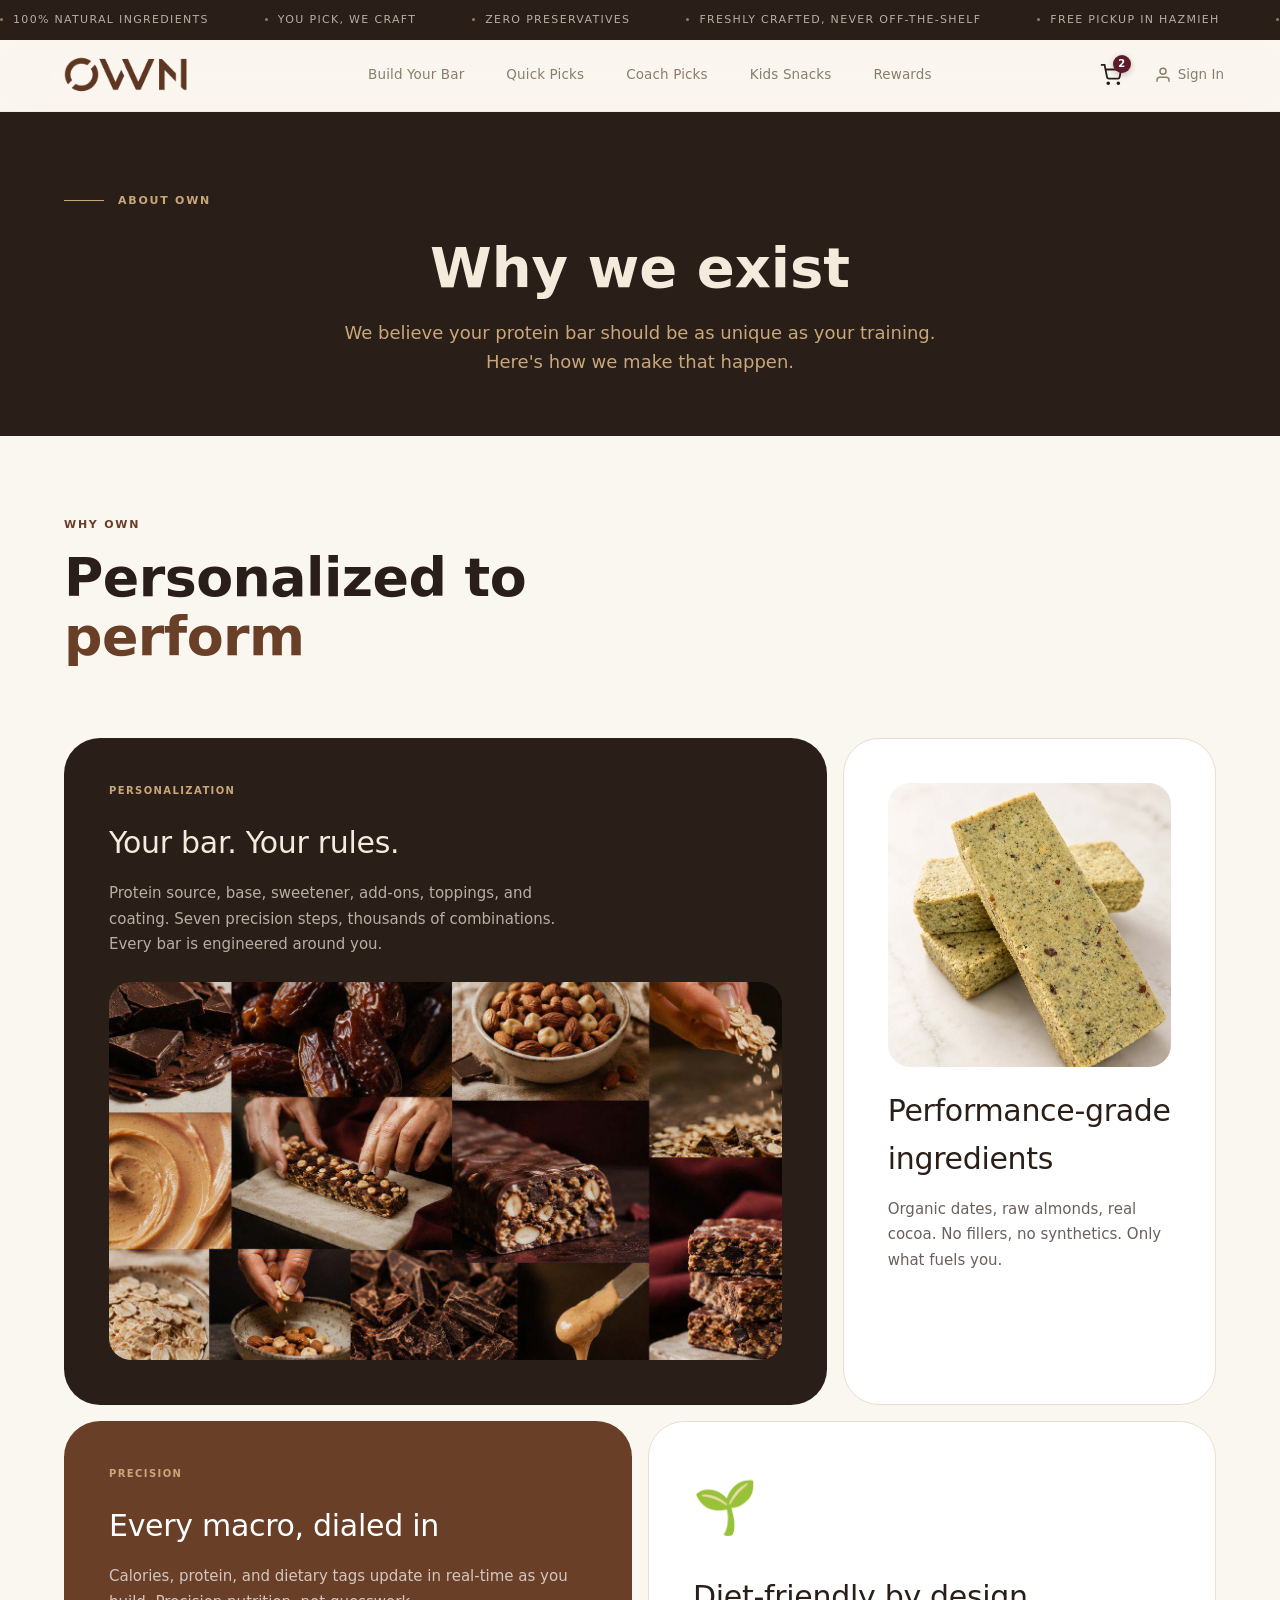
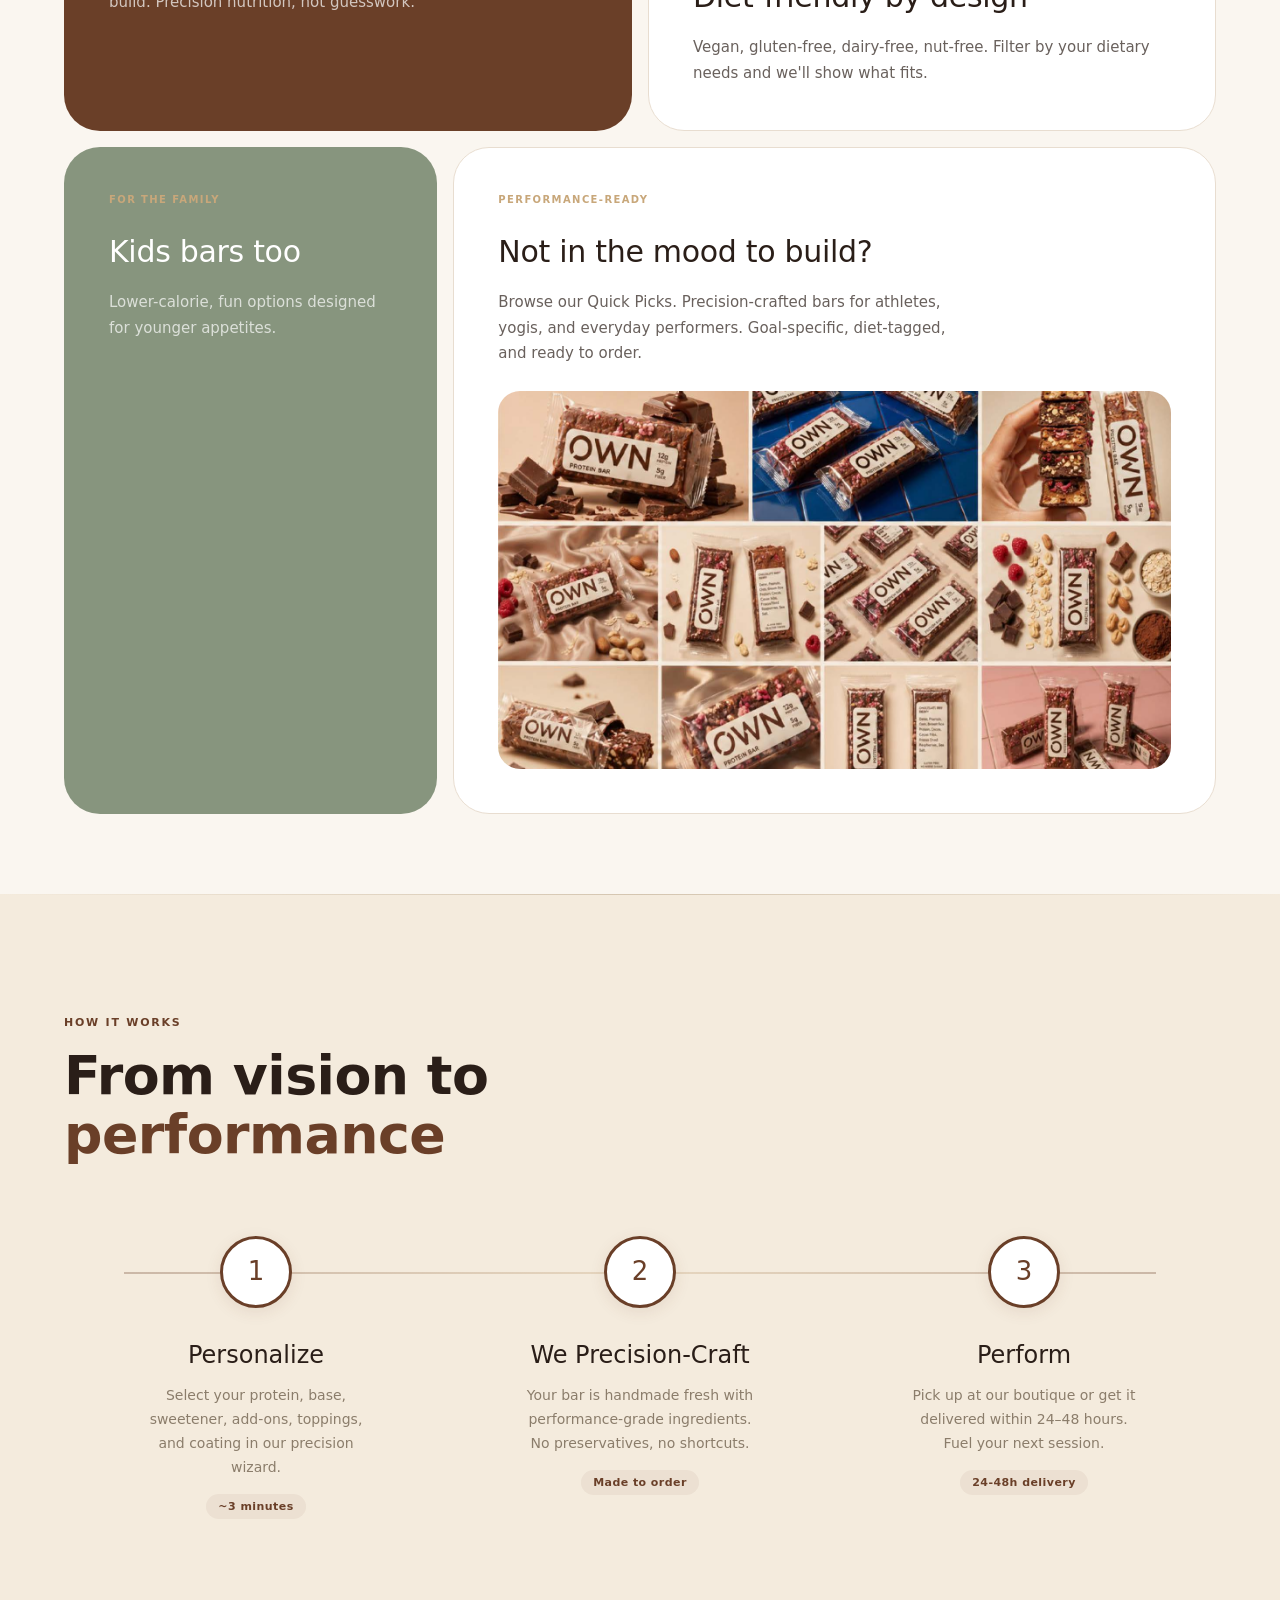
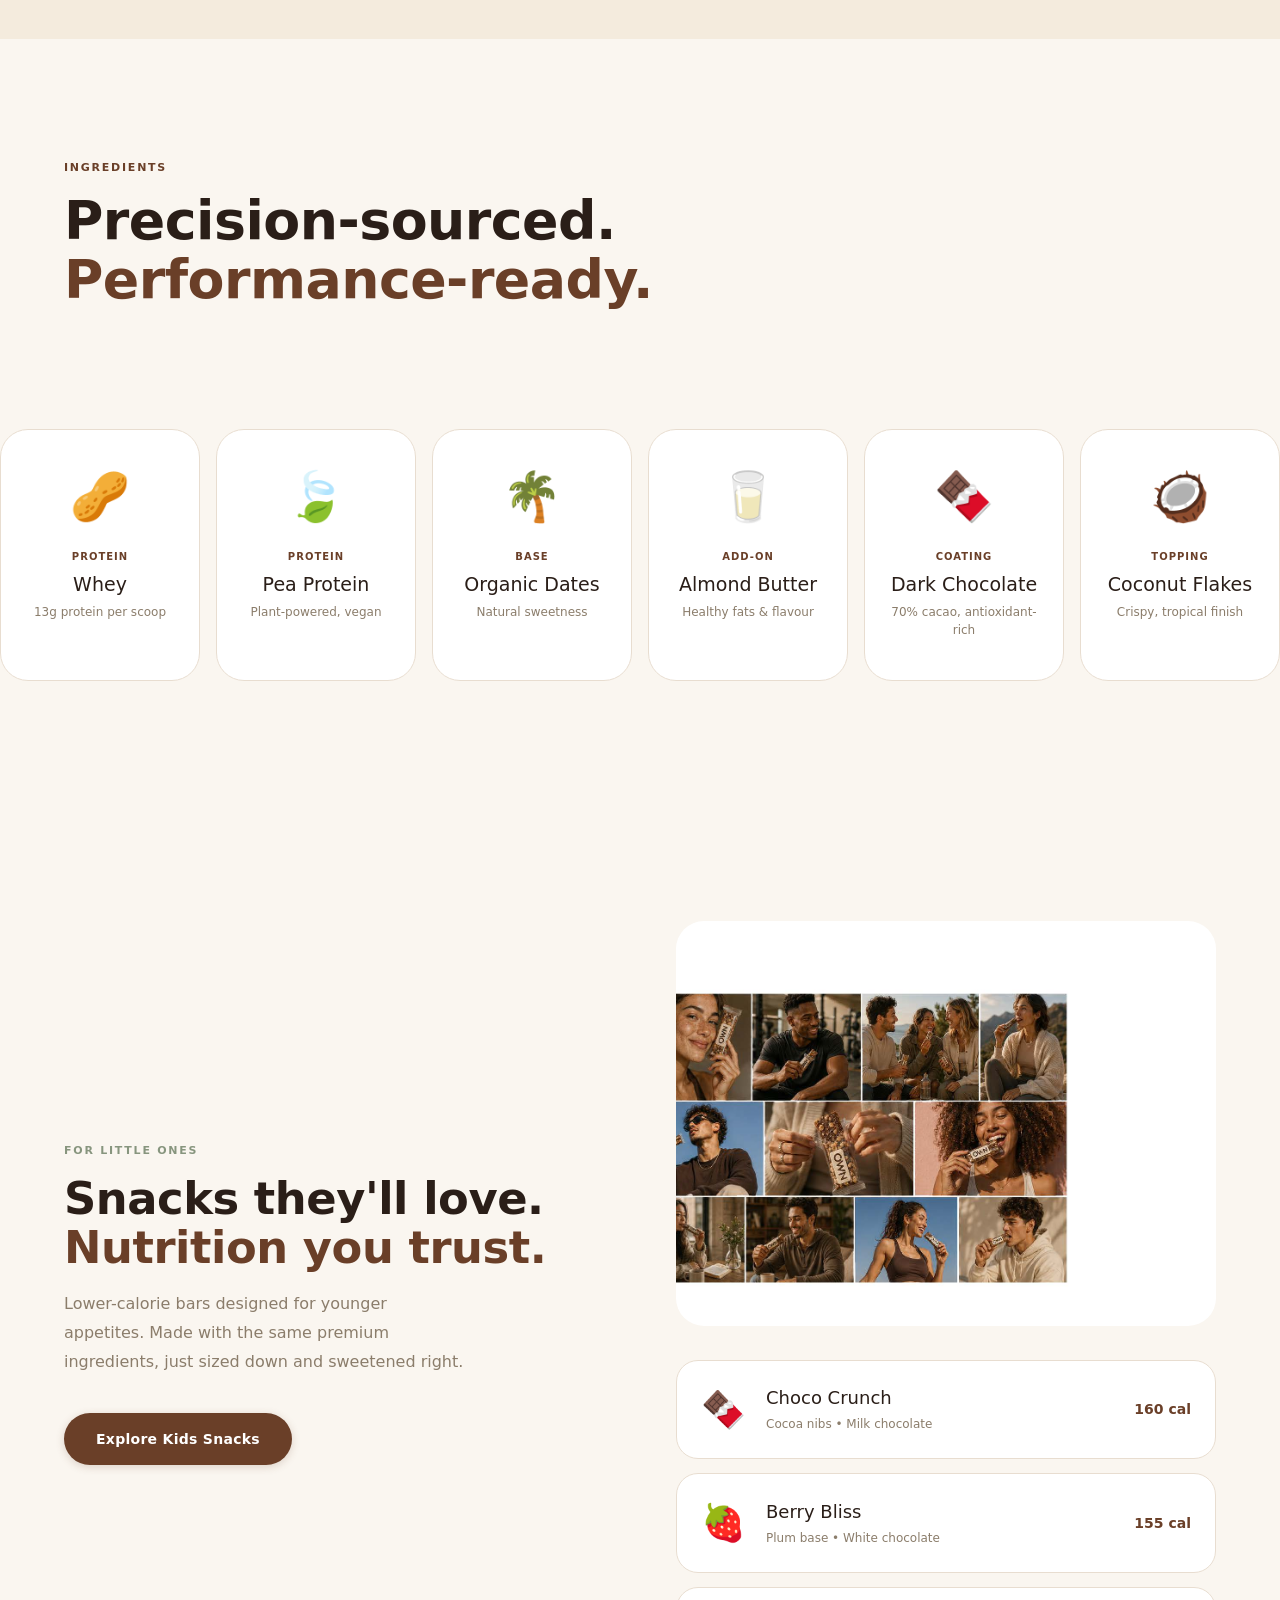
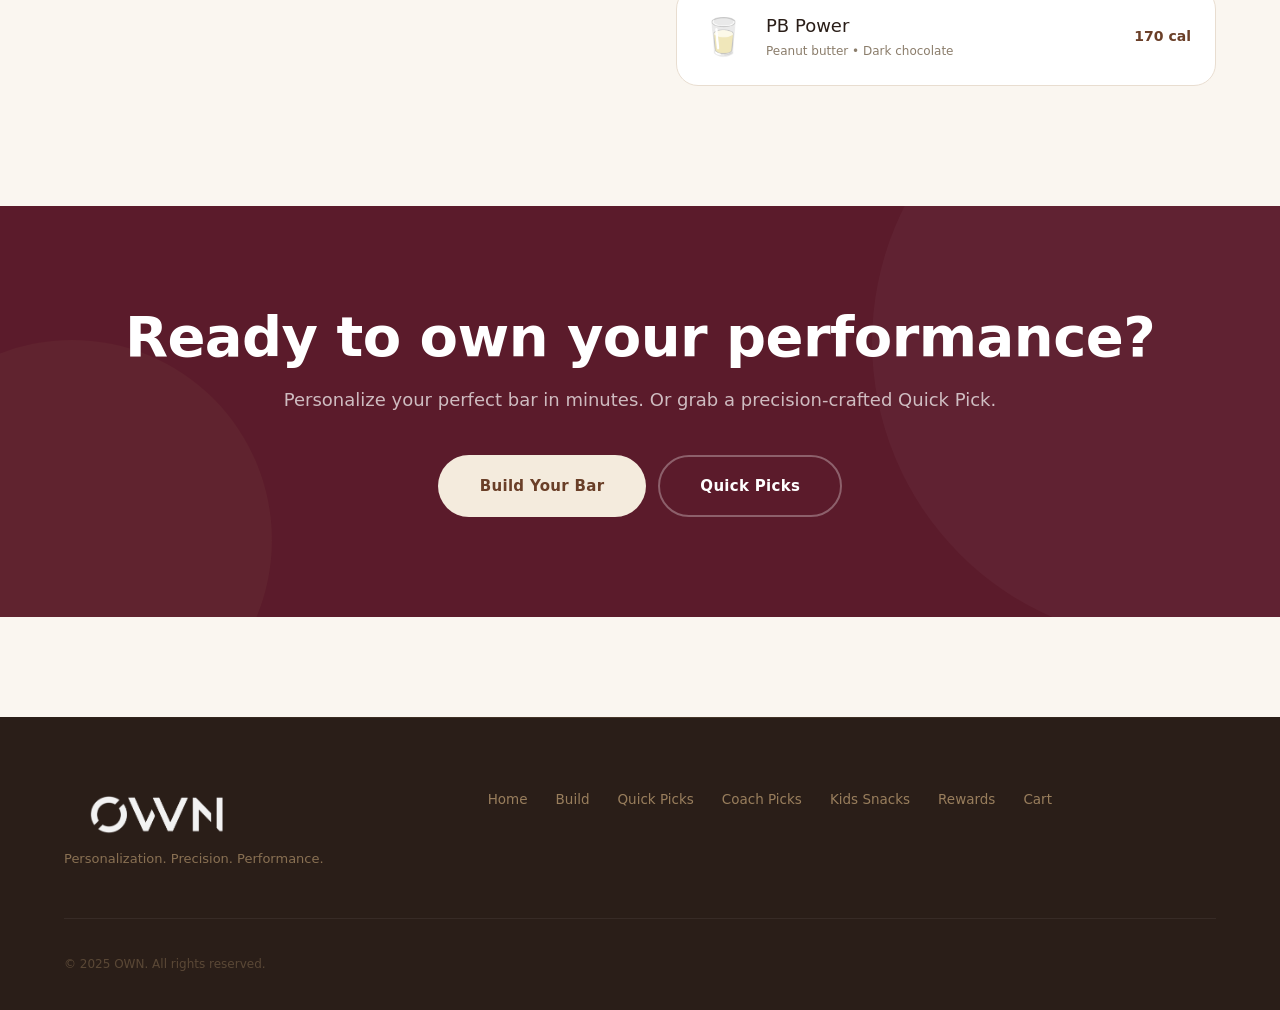
==== about.html @ 68e5967f "Redesign homepage for conversion, kill Bold/Power options, add asset list - Remove Bold, Power, and " ====
<!DOCTYPE html>
<html lang="en">
<head>
  <meta charset="UTF-8">
  <meta name="viewport" content="width=device-width, initial-scale=1.0">
  <title>About — OWN</title>
  <link rel="stylesheet" href="css/style.css?v=8">
</head>
<body>

  <!-- Ticker -->
  <div class="ticker">
    <div class="ticker__track">
      <span class="ticker__item"><span class="ticker__dot"></span>100% Natural Ingredients</span>
      <span class="ticker__item"><span class="ticker__dot"></span>You Pick, We Craft</span>
      <span class="ticker__item"><span class="ticker__dot"></span>Zero Preservatives</span>
      <span class="ticker__item"><span class="ticker__dot"></span>Freshly Crafted, Never Off-the-Shelf</span>
      <span class="ticker__item"><span class="ticker__dot"></span>Free Pickup in Hazmieh</span>
      <span class="ticker__item"><span class="ticker__dot"></span>100% Natural Ingredients</span>
      <span class="ticker__item"><span class="ticker__dot"></span>You Pick, We Craft</span>
      <span class="ticker__item"><span class="ticker__dot"></span>Zero Preservatives</span>
      <span class="ticker__item"><span class="ticker__dot"></span>Freshly Crafted, Never Off-the-Shelf</span>
      <span class="ticker__item"><span class="ticker__dot"></span>Free Pickup in Hazmieh</span>
    </div>
  </div>

  <!-- Nav -->
  <nav class="nav">
    <div class="nav__inner">
      <a href="index.html" class="nav__logo"><img src="img/ownlogo.png" alt="OWN"></a>
      <div class="nav__links">
        <a href="build.html" class="nav__link">Build Your Bar</a>
        <a href="quick-picks.html" class="nav__link">Quick Picks</a>
        <a href="coach-picks.html" class="nav__link">Coach Picks</a>
        <a href="kids-snacks.html" class="nav__link">Kids Snacks</a>
        <a href="rewards.html" class="nav__link">Rewards</a>
      </div>
      <div class="nav__actions">
        <a href="cart.html" class="nav__icon-btn">
          <svg width="22" height="22" viewBox="0 0 24 24" fill="none" stroke="currentColor" stroke-width="2"><circle cx="9" cy="21" r="1"/><circle cx="20" cy="21" r="1"/><path d="M1 1h4l2.68 13.39a2 2 0 0 0 2 1.61h9.72a2 2 0 0 0 2-1.61L23 6H6"/></svg>
          <span class="nav__badge">2</span>
        </a>
        <a href="#" class="nav__signin">
          <svg width="18" height="18" viewBox="0 0 24 24" fill="none" stroke="currentColor" stroke-width="2"><path d="M20 21v-2a4 4 0 0 0-4-4H8a4 4 0 0 0-4 4v2"/><circle cx="12" cy="7" r="4"/></svg>
          Sign In
        </a>
      </div>
      <button class="nav__toggle" aria-label="Menu">
        <svg width="24" height="24" viewBox="0 0 24 24" fill="none" stroke="currentColor" stroke-width="2"><line x1="3" y1="6" x2="21" y2="6"/><line x1="3" y1="12" x2="21" y2="12"/><line x1="3" y1="18" x2="21" y2="18"/></svg>
      </button>
    </div>
  </nav>

  <!-- Page Header -->
  <section style="background:var(--dark-chocolate);color:var(--text-on-dark);padding:80px 0 60px;text-align:center;">
    <div class="container">
      <div class="hero__eyebrow">About OWN</div>
      <h1 style="font-family:var(--font-display);font-size:clamp(36px,5vw,56px);font-weight:800;line-height:1.1;margin-top:16px;">Why we exist</h1>
      <p style="font-size:18px;color:var(--oat-gold);max-width:600px;margin:20px auto 0;line-height:1.6;">We believe your protein bar should be as unique as your training. Here's how we make that happen.</p>
    </div>
  </section>

  <!-- Bento Grid — value props -->
  <section class="bento">
    <div class="container">
      <div class="bento__header reveal">
        <div class="bento__eyebrow">Why OWN</div>
        <h2 class="bento__title">Personalized to <em>perform</em></h2>
      </div>

      <div class="bento__grid">
        <div class="bento__card bento__card--wide bento__card--dark reveal">
          <div class="bento__card-eyebrow">Personalization</div>
          <div class="bento__card-title">Your bar. Your rules.</div>
          <div class="bento__card-desc">Protein source, base, sweetener, add-ons, toppings, and coating. Seven precision steps, thousands of combinations. Every bar is engineered around you.</div>
          <div class="bento__card-img img-frame img-frame--wide">
            <img src="img/own2.jpeg" alt="Premium ingredients and handcrafted bars">
          </div>
        </div>
        <div class="bento__card bento__card--narrow reveal">
          <div class="bento__card-img img-frame img-frame--square" style="margin-bottom:20px; margin-top:0;">
            <img src="img/own1.jpeg" alt="Raw handcrafted protein bars">
          </div>
          <div class="bento__card-title">Performance-grade ingredients</div>
          <div class="bento__card-desc">Organic dates, raw almonds, real cocoa. No fillers, no synthetics. Only what fuels you.</div>
        </div>
        <div class="bento__card bento__card--half bento__card--brown reveal">
          <div class="bento__card-eyebrow">Precision</div>
          <div class="bento__card-title">Every macro, dialed in</div>
          <div class="bento__card-desc">Calories, protein, and dietary tags update in real-time as you build. Precision nutrition, not guesswork.</div>
        </div>
        <div class="bento__card bento__card--half reveal">
          <span class="bento__card-icon">&#127793;</span>
          <div class="bento__card-title">Diet-friendly by design</div>
          <div class="bento__card-desc">Vegan, gluten-free, dairy-free, nut-free. Filter by your dietary needs and we'll show what fits.</div>
        </div>
        <div class="bento__card bento__card--narrow bento__card--sage reveal">
          <div class="bento__card-eyebrow">For the Family</div>
          <div class="bento__card-title">Kids bars too</div>
          <div class="bento__card-desc">Lower-calorie, fun options designed for younger appetites.</div>
        </div>
        <div class="bento__card bento__card--wide reveal">
          <div class="bento__card-eyebrow">Performance-Ready</div>
          <div class="bento__card-title">Not in the mood to build?</div>
          <div class="bento__card-desc">Browse our Quick Picks. Precision-crafted bars for athletes, yogis, and everyday performers. Goal-specific, diet-tagged, and ready to order.</div>
          <div class="bento__card-img img-frame img-frame--wide">
            <img src="img/own4.jpeg" alt="OWN Quick Picks bar collection">
          </div>
        </div>
      </div>
    </div>
  </section>

  <!-- How It Works — horizontal timeline -->
  <section class="how-it-works">
    <div class="container">
      <div class="bento__header reveal">
        <div class="bento__eyebrow">How It Works</div>
        <h2 class="bento__title">From vision to <em>performance</em></h2>
      </div>
      <div class="timeline reveal">
        <div class="timeline__step">
          <div class="timeline__number">1</div>
          <div class="timeline__title">Personalize</div>
          <div class="timeline__desc">Select your protein, base, sweetener, add-ons, toppings, and coating in our precision wizard.</div>
          <div class="timeline__meta">~3 minutes</div>
        </div>
        <div class="timeline__step">
          <div class="timeline__number">2</div>
          <div class="timeline__title">We Precision-Craft</div>
          <div class="timeline__desc">Your bar is handmade fresh with performance-grade ingredients. No preservatives, no shortcuts.</div>
          <div class="timeline__meta">Made to order</div>
        </div>
        <div class="timeline__step">
          <div class="timeline__number">3</div>
          <div class="timeline__title">Perform</div>
          <div class="timeline__desc">Pick up at our boutique or get it delivered within 24&ndash;48 hours. Fuel your next session.</div>
          <div class="timeline__meta">24-48h delivery</div>
        </div>
      </div>
    </div>
  </section>

  <!-- Ingredients Scroll -->
  <section class="ingredients">
    <div class="container">
      <div class="bento__header reveal">
        <div class="bento__eyebrow">Ingredients</div>
        <h2 class="bento__title">Precision-sourced. <em>Performance-ready.</em></h2>
      </div>
    </div>
    <div class="ingredients__scroll" style="padding-left: max(24px, calc((100vw - 1200px)/2));">
      <div class="ingredient">
        <span class="ingredient__emoji">&#129372;</span>
        <div class="ingredient__cat">Protein</div>
        <div class="ingredient__name">Whey</div>
        <div class="ingredient__desc">13g protein per scoop</div>
      </div>
      <div class="ingredient">
        <span class="ingredient__emoji">&#127811;</span>
        <div class="ingredient__cat">Protein</div>
        <div class="ingredient__name">Pea Protein</div>
        <div class="ingredient__desc">Plant-powered, vegan</div>
      </div>
      <div class="ingredient">
        <span class="ingredient__emoji">&#127796;</span>
        <div class="ingredient__cat">Base</div>
        <div class="ingredient__name">Organic Dates</div>
        <div class="ingredient__desc">Natural sweetness</div>
      </div>
      <div class="ingredient">
        <span class="ingredient__emoji">&#129371;</span>
        <div class="ingredient__cat">Add-on</div>
        <div class="ingredient__name">Almond Butter</div>
        <div class="ingredient__desc">Healthy fats &amp; flavour</div>
      </div>
      <div class="ingredient">
        <span class="ingredient__emoji">&#127851;</span>
        <div class="ingredient__cat">Coating</div>
        <div class="ingredient__name">Dark Chocolate</div>
        <div class="ingredient__desc">70% cacao, antioxidant-rich</div>
      </div>
      <div class="ingredient">
        <span class="ingredient__emoji">&#129381;</span>
        <div class="ingredient__cat">Topping</div>
        <div class="ingredient__name">Coconut Flakes</div>
        <div class="ingredient__desc">Crispy, tropical finish</div>
      </div>
      <div class="ingredient">
        <span class="ingredient__emoji">&#127827;</span>
        <div class="ingredient__cat">Add-on</div>
        <div class="ingredient__name">Dried Raspberries</div>
        <div class="ingredient__desc">Tangy-sweet burst</div>
      </div>
      <div class="ingredient">
        <span class="ingredient__emoji">&#127856;</span>
        <div class="ingredient__cat">Sweetener</div>
        <div class="ingredient__name">Raw Honey</div>
        <div class="ingredient__desc">Unprocessed, natural</div>
      </div>
    </div>
  </section>

  <!-- Kids Preview -->
  <section class="kids-preview">
    <div class="container">
      <div class="kids-preview__layout">
        <div class="kids-preview__content reveal">
          <div class="kids-preview__eyebrow">For Little Ones</div>
          <h2 class="kids-preview__title">Snacks they'll love.<br><em>Nutrition you trust.</em></h2>
          <p class="kids-preview__desc">Lower-calorie bars designed for younger appetites. Made with the same premium ingredients, just sized down and sweetened right.</p>
          <a href="kids-snacks.html" class="btn btn--primary">Explore Kids Snacks</a>
        </div>
        <div class="kids-preview__cards reveal">
          <div class="img-frame img-frame--landscape" style="margin-bottom:20px; border-radius:var(--radius-xl);">
            <img src="img/own3.jpeg" alt="People enjoying OWN protein bars">
          </div>
          <div class="kids-mini-card">
            <span class="kids-mini-card__emoji">&#127851;</span>
            <div>
              <div class="kids-mini-card__name">Choco Crunch</div>
              <div class="kids-mini-card__meta">Cocoa nibs &bull; Milk chocolate</div>
            </div>
            <div class="kids-mini-card__cal">160 cal</div>
          </div>
          <div class="kids-mini-card">
            <span class="kids-mini-card__emoji">&#127827;</span>
            <div>
              <div class="kids-mini-card__name">Berry Bliss</div>
              <div class="kids-mini-card__meta">Plum base &bull; White chocolate</div>
            </div>
            <div class="kids-mini-card__cal">155 cal</div>
          </div>
          <div class="kids-mini-card">
            <span class="kids-mini-card__emoji">&#129371;</span>
            <div>
              <div class="kids-mini-card__name">PB Power</div>
              <div class="kids-mini-card__meta">Peanut butter &bull; Dark chocolate</div>
            </div>
            <div class="kids-mini-card__cal">170 cal</div>
          </div>
        </div>
      </div>
    </div>
  </section>

  <!-- CTA Banner -->
  <section class="cta-banner reveal">
    <div class="container">
      <h2 class="cta-banner__title">Ready to own your performance?</h2>
      <p class="cta-banner__desc">Personalize your perfect bar in minutes. Or grab a precision-crafted Quick Pick.</p>
      <div style="display:flex;gap:12px;justify-content:center;flex-wrap:wrap;">
        <a href="build.html" class="btn btn--cream btn--lg">Build Your Bar</a>
        <a href="quick-picks.html" class="btn btn--lg" style="border:2px solid rgba(255,255,255,0.3);color:var(--white);">Quick Picks</a>
      </div>
    </div>
  </section>

  <!-- Footer -->
  <footer class="footer">
    <div class="container">
      <div class="footer__inner">
        <div>
          <div class="footer__logo"><img src="img/ownlogo.png" alt="OWN"></div>
          <div class="footer__tagline">Personalization. Precision. Performance.</div>
        </div>
        <div class="footer__links">
          <a href="index.html" class="footer__link">Home</a>
          <a href="build.html" class="footer__link">Build</a>
          <a href="quick-picks.html" class="footer__link">Quick Picks</a>
          <a href="coach-picks.html" class="footer__link">Coach Picks</a>
          <a href="kids-snacks.html" class="footer__link">Kids Snacks</a>
          <a href="rewards.html" class="footer__link">Rewards</a>
          <a href="cart.html" class="footer__link">Cart</a>
        </div>
        <div></div>
      </div>
      <div class="footer__bottom">&copy; 2025 OWN. All rights reserved.</div>
    </div>
  </footer>

  <script src="js/app.js"></script>
</body>
</html>
---- css/style.css ----
/* ============================================
   OWN — Premium Design System v2
   ============================================ */

/* Aptos Display + Aptos — Windows 11 system fonts */

:root {
  --own-brown: #6A3F28;
  --cream-base: #F4EBDD;
  --dark-chocolate: #2A1E18;
  --protein-burgundy: #5B1B2B;
  --oat-gold: #C8A77A;
  --natural-sage: #87957E;

  --cream-light: #FAF6F0;
  --cream-mid: #EDE3D3;
  --brown-hover: #5A3520;
  --burgundy-dark: #451525;
  --white: #FFFFFF;
  --text-primary: #2A1E18;
  --text-secondary: #5C4A3A;
  --text-muted: #8B7D6B;
  --text-on-dark: #F4EBDD;
  --border-light: #E8DDD0;
  --border-mid: #D4C5B0;
  --success: #4A7C59;
  --error: #B33A3A;

  --shadow-xs: 0 1px 2px rgba(42,30,24,0.04);
  --shadow-sm: 0 2px 8px rgba(42,30,24,0.06);
  --shadow-md: 0 8px 24px rgba(42,30,24,0.08);
  --shadow-lg: 0 16px 48px rgba(42,30,24,0.10);
  --shadow-xl: 0 24px 64px rgba(42,30,24,0.14);
  --shadow-glow: 0 0 0 4px rgba(106,63,40,0.08);

  --radius-xs: 4px;
  --radius-sm: 8px;
  --radius-md: 14px;
  --radius-lg: 22px;
  --radius-xl: 28px;
  --radius-2xl: 36px;
  --radius-full: 9999px;

  --font-display: 'Aptos Display', 'Segoe UI', system-ui, sans-serif;
  --font-body: 'Aptos', 'Segoe UI', system-ui, sans-serif;

  --ease: cubic-bezier(0.16, 1, 0.3, 1);
  --ease-out: cubic-bezier(0.33, 1, 0.68, 1);
  --nav-height: 72px;
}

*, *::before, *::after { box-sizing: border-box; margin: 0; padding: 0; }
html { scroll-behavior: smooth; -webkit-font-smoothing: antialiased; -moz-osx-font-smoothing: grayscale; }
body { font-family: var(--font-body); font-size: 16px; line-height: 1.6; color: var(--text-primary); background: var(--cream-light); }
img { max-width: 100%; height: auto; display: block; }
a { color: inherit; text-decoration: none; }
button { font-family: inherit; cursor: pointer; border: none; background: none; }
ul, ol { list-style: none; }
h1, h2, h3, h4 { font-family: var(--font-display); line-height: 1.1; font-weight: 700; }

.container { max-width: 1200px; margin: 0 auto; padding: 0 24px; }

/* ===== SCROLL REVEAL ===== */
.reveal { opacity: 0; transform: translateY(24px); transition: opacity 0.7s var(--ease-out), transform 0.7s var(--ease-out); }
.reveal--visible { opacity: 1; transform: translateY(0); }

/* ===== ANIMATIONS ===== */
@keyframes fadeInUp { from { opacity: 0; transform: translateY(30px); } to { opacity: 1; transform: translateY(0); } }
@keyframes fadeInLeft { from { opacity: 0; transform: translateX(-30px); } to { opacity: 1; transform: translateX(0); } }
@keyframes fadeInRight { from { opacity: 0; transform: translateX(30px); } to { opacity: 1; transform: translateX(0); } }
@keyframes scaleIn { from { opacity: 0; transform: scale(0.9); } to { opacity: 1; transform: scale(1); } }
@keyframes popIn { from { opacity: 0; transform: scale(0.5); } to { opacity: 1; transform: scale(1); } }
@keyframes slideDown { from { opacity: 0; transform: translateY(-20px); } to { opacity: 1; transform: translateY(0); } }
@keyframes pulseGlow { 0%, 100% { box-shadow: 0 0 0 0 rgba(106,63,40,0.3); } 50% { box-shadow: 0 0 20px 4px rgba(106,63,40,0.15); } }
@keyframes shimmer { from { background-position: -200% 0; } to { background-position: 200% 0; } }
@keyframes ripple { to { transform: scale(4); opacity: 0; } }
@keyframes checkPop { 0% { transform: scale(0) rotate(-45deg); } 60% { transform: scale(1.3) rotate(0deg); } 100% { transform: scale(1) rotate(0deg); } }
@keyframes barFill { from { width: 0; } }
@keyframes counterPulse { 0% { transform: scale(1); } 50% { transform: scale(1.08); } 100% { transform: scale(1); } }
@keyframes float { 0%, 100% { transform: translateY(0); } 50% { transform: translateY(-6px); } }

/* Hero entrance */
.hero__eyebrow { animation: fadeInLeft 0.8s var(--ease-out) 0.2s both; }
.hero__title { animation: fadeInUp 0.9s var(--ease-out) 0.4s both; }
.hero__desc { animation: fadeInUp 0.8s var(--ease-out) 0.6s both; }
.hero__actions { animation: fadeInUp 0.8s var(--ease-out) 0.8s both; }
.hero__stat-strip { animation: fadeInUp 0.6s var(--ease-out) 1s both; }
.hero__stat { animation: fadeInUp 0.5s var(--ease-out) both; }
.hero__stat:nth-child(1) { animation-delay: 1.1s; }
.hero__stat:nth-child(2) { animation-delay: 1.25s; }
.hero__stat:nth-child(3) { animation-delay: 1.4s; }
.hero__stat:nth-child(4) { animation-delay: 1.55s; }
.hero__stat-value.counted { animation: counterPulse 0.4s var(--ease) both; }

/* Bento staggered reveals */
.bento__card.reveal--visible { transition-duration: 0.8s; }
.bento__grid .bento__card:nth-child(1).reveal--visible { transition-delay: 0s; }
.bento__grid .bento__card:nth-child(2).reveal--visible { transition-delay: 0.1s; }
.bento__grid .bento__card:nth-child(3).reveal--visible { transition-delay: 0.15s; }
.bento__grid .bento__card:nth-child(4).reveal--visible { transition-delay: 0.2s; }
.bento__grid .bento__card:nth-child(5).reveal--visible { transition-delay: 0.25s; }
.bento__grid .bento__card:nth-child(6).reveal--visible { transition-delay: 0.3s; }

/* Timeline step stagger */
.timeline__step { opacity: 0; transform: translateY(30px); transition: all 0.6s var(--ease-out); }
.timeline.reveal--visible .timeline__step { opacity: 1; transform: translateY(0); }
.timeline.reveal--visible .timeline__step:nth-child(1) { transition-delay: 0.1s; }
.timeline.reveal--visible .timeline__step:nth-child(2) { transition-delay: 0.3s; }
.timeline.reveal--visible .timeline__step:nth-child(3) { transition-delay: 0.5s; }

/* Ingredient scroll entrance */
.ingredient { opacity: 0; transform: translateX(40px); transition: opacity 0.5s var(--ease-out), transform 0.5s var(--ease-out); }
.ingredient.in-view { opacity: 1; transform: translateX(0); }

/* Wizard card selection — bounce + checkmark pop */
.opt-card { transition: all 250ms var(--ease), transform 350ms var(--ease); }
.opt-card--selected .opt-card__check { display: flex; animation: checkPop 0.4s var(--ease) both; }
.opt-card--selected .opt-card__bar-fill { animation: barFill 0.8s var(--ease-out) both; }
.opt-card.just-selected { animation: scaleIn 0.35s var(--ease) both; }

/* Ripple effect on card click */
.opt-card .ripple, .opt-tile .ripple { position: absolute; border-radius: 50%; background: rgba(106,63,40,0.12); width: 20px; height: 20px; transform: scale(0); animation: ripple 0.6s ease-out forwards; pointer-events: none; }

/* Wizard step transition */
.wizard__step-content { transition: none; }
.wizard__step-content.step-enter { animation: fadeInUp 0.4s var(--ease-out) both; }

/* CTA pulse */
.cta-banner .btn--cream { animation: pulseGlow 3s ease-in-out infinite; }

/* Kids mini cards hover float */
.kids-mini-card:hover { transform: translateY(-3px) scale(1.01); box-shadow: var(--shadow-md); }

/* Nav entrance */
.nav { animation: slideDown 0.5s var(--ease-out) both; }
.ticker { animation: fadeInUp 0.4s var(--ease-out) both; }

/* ===== IMAGE CONTAINERS ===== */
.img-frame { position: relative; overflow: hidden; border-radius: var(--radius-lg); background: var(--cream-mid); }
.img-frame img { width: 100%; height: 100%; object-fit: cover; transition: transform 0.6s var(--ease); }
.img-frame:hover img { transform: scale(1.03); }
.img-frame--placeholder { display: flex; align-items: center; justify-content: center; color: var(--text-muted); font-size: 13px; letter-spacing: 0.04em; }
.img-frame--square { aspect-ratio: 1; }
.img-frame--landscape { aspect-ratio: 4/3; }
.img-frame--wide { aspect-ratio: 16/9; }
.img-frame--hero { aspect-ratio: auto; min-height: 100%; }

/* ===== TICKER ===== */
.ticker { background: var(--dark-chocolate); color: var(--cream-base); padding: 11px 0; overflow: hidden; font-size: 11px; letter-spacing: 0.12em; text-transform: uppercase; font-weight: 500; }
.ticker__track { display: flex; animation: ticker 30s linear infinite; width: max-content; gap: 56px; }
.ticker__item { white-space: nowrap; display: flex; align-items: center; gap: 10px; opacity: 0.7; }
.ticker__dot { width: 3px; height: 3px; background: var(--oat-gold); border-radius: 50%; }
@keyframes ticker { 0% { transform: translateX(0); } 100% { transform: translateX(-50%); } }

/* ===== NAV ===== */
.nav { height: var(--nav-height); display: flex; align-items: center; padding: 0 40px; position: sticky; top: 0; z-index: 100; background: rgba(250,246,240,0.88); backdrop-filter: blur(24px) saturate(1.2); border-bottom: 1px solid rgba(232,221,208,0.5); }
.nav__inner { max-width: 1400px; margin: 0 auto; width: 100%; display: flex; align-items: center; justify-content: space-between; }
.nav__logo { display: flex; align-items: center; }
.nav__logo img { height: 48px; width: auto; }
.nav__links { display: flex; gap: 2px; }
.nav__link { padding: 8px 20px; border-radius: var(--radius-full); font-size: 13.5px; font-weight: 500; color: var(--text-muted); transition: all 250ms var(--ease); letter-spacing: 0.01em; }
.nav__link:hover { color: var(--text-primary); background: rgba(106,63,40,0.05); }
.nav__link--active { color: var(--white); background: var(--own-brown); box-shadow: 0 2px 8px rgba(106,63,40,0.25); }
.nav__link--active:hover { background: var(--brown-hover); color: var(--white); }
.nav__actions { display: flex; align-items: center; gap: 6px; }
.nav__icon-btn { width: 42px; height: 42px; display: flex; align-items: center; justify-content: center; border-radius: var(--radius-full); color: var(--text-primary); position: relative; transition: all 200ms; }
.nav__icon-btn:hover { background: var(--cream-mid); }
.nav__badge { position: absolute; top: 1px; right: 1px; width: 18px; height: 18px; background: var(--protein-burgundy); color: var(--white); font-size: 10px; font-weight: 700; border-radius: 50%; display: flex; align-items: center; justify-content: center; box-shadow: 0 2px 6px rgba(91,27,43,0.3); }
.nav__signin { font-size: 13.5px; font-weight: 500; color: var(--text-muted); padding: 8px 16px; border-radius: var(--radius-full); transition: all 200ms; display: flex; align-items: center; gap: 6px; }
.nav__signin:hover { color: var(--text-primary); background: rgba(106,63,40,0.05); }
.nav__toggle { display: none; width: 42px; height: 42px; align-items: center; justify-content: center; }

/* ===== BUTTONS ===== */
.btn { display: inline-flex; align-items: center; justify-content: center; gap: 8px; padding: 13px 30px; border-radius: var(--radius-full); font-size: 14px; font-weight: 600; transition: all 250ms var(--ease); border: 2px solid transparent; white-space: nowrap; letter-spacing: 0.02em; position: relative; overflow: hidden; }
.btn--primary { background: var(--own-brown); color: var(--white); box-shadow: 0 2px 8px rgba(106,63,40,0.2); }
.btn--primary:hover { background: var(--brown-hover); transform: translateY(-2px); box-shadow: 0 6px 20px rgba(106,63,40,0.3); }
.btn--primary:active { transform: translateY(0); }
.btn--secondary { background: transparent; color: var(--own-brown); border-color: var(--own-brown); }
.btn--secondary:hover { background: var(--own-brown); color: var(--white); box-shadow: 0 4px 16px rgba(106,63,40,0.2); }
.btn--dark { background: var(--dark-chocolate); color: var(--cream-base); box-shadow: 0 2px 8px rgba(42,30,24,0.2); }
.btn--dark:hover { background: #1a120e; transform: translateY(-2px); box-shadow: 0 6px 20px rgba(42,30,24,0.3); }
.btn--cream { background: var(--cream-base); color: var(--own-brown); font-weight: 700; }
.btn--cream:hover { background: var(--white); transform: translateY(-2px); box-shadow: var(--shadow-lg); }
.btn--burgundy { background: var(--protein-burgundy); color: var(--white); box-shadow: 0 2px 8px rgba(91,27,43,0.2); }
.btn--burgundy:hover { background: var(--burgundy-dark); transform: translateY(-2px); }
.btn--ghost { background: transparent; color: var(--text-primary); }
.btn--ghost:hover { background: var(--cream-mid); }
.btn--lg { padding: 17px 40px; font-size: 15px; }
.btn--sm { padding: 9px 20px; font-size: 13px; }
.btn--icon { width: 44px; height: 44px; padding: 0; }

/* ===== TAGS ===== */
.tag { display: inline-flex; align-items: center; padding: 3px 9px; border-radius: var(--radius-xs); font-size: 10.5px; font-weight: 600; letter-spacing: 0.03em; text-transform: uppercase; }
.tag--vegan { background: #E8F5E9; color: #2E7D32; }
.tag--gf { background: #FFF8E1; color: #E65100; }
.tag--df { background: #E3F2FD; color: #1565C0; }
.tag--nf { background: #FBE9E7; color: #BF360C; }

/* ========================================
   HOMEPAGE
   ======================================== */

/* --- Hero --- */
.hero { background: var(--dark-chocolate); color: var(--text-on-dark); padding: 0; min-height: calc(100vh - 112px); display: flex; flex-direction: column; overflow: hidden; position: relative; }
.hero__inner { flex: 1; display: grid; grid-template-columns: 1fr 1fr; overflow: hidden; }
.hero__content { padding: 60px 80px 80px; display: flex; flex-direction: column; justify-content: center; position: relative; z-index: 2; }
.hero__eyebrow { font-family: var(--font-body); font-size: 11px; font-weight: 600; letter-spacing: 0.16em; text-transform: uppercase; color: var(--oat-gold); margin-bottom: 28px; display: flex; align-items: center; gap: 14px; }
.hero__eyebrow::before { content: ''; width: 40px; height: 1px; background: var(--oat-gold); }
.hero__title { font-size: clamp(52px, 5.5vw, 84px); color: var(--cream-base); margin-bottom: 28px; letter-spacing: -0.01em; }
.hero__title em { font-style: normal; color: var(--oat-gold); }
.hero__desc { font-size: 17px; line-height: 1.8; color: var(--oat-gold); max-width: 400px; margin-bottom: 48px; opacity: 0.8; }
.hero__actions { display: flex; gap: 14px; flex-wrap: wrap; }
.hero__visual { position: relative; overflow: hidden; }
.hero__visual .img-frame { position: absolute; inset: 0; border-radius: 0; }
.hero__rotator { position: absolute; inset: 0; }
.hero__slide { position: absolute; inset: 0; width: 100%; height: 100%; object-fit: cover; opacity: 0; transition: opacity 1.2s var(--ease); }
.hero__slide--active { opacity: 1; }
.hero__visual-placeholder { position: absolute; inset: 0; background: linear-gradient(135deg, rgba(106,63,40,0.6) 0%, rgba(200,167,122,0.4) 50%, rgba(42,30,24,0.6) 100%); display: flex; align-items: center; justify-content: center; font-size: 16px; color: rgba(255,255,255,0.25); letter-spacing: 0.08em; }
.hero__stat-strip { display: flex; width: 100%; background: var(--dark-chocolate); }
.hero__stat { flex: 1; padding: 18px 28px; text-align: center; border-right: 1px solid rgba(200,167,122,0.1); }
.hero__stat:last-child { border-right: none; }
.hero__stat-value { font-family: var(--font-display); font-size: 32px; color: var(--cream-base); }
.hero__stat-label { font-size: 10px; text-transform: uppercase; letter-spacing: 0.12em; color: var(--oat-gold); margin-top: 6px; opacity: 0.7; }

/* --- Bento grid --- */
.bento { padding: 80px 0; }
.bento__header { margin-bottom: 72px; }
.bento__eyebrow { font-family: var(--font-body); font-size: 11px; font-weight: 600; letter-spacing: 0.16em; text-transform: uppercase; color: var(--own-brown); margin-bottom: 14px; }
.bento__title { font-size: clamp(38px, 4.2vw, 60px); max-width: 600px; letter-spacing: -0.01em; }
.bento__title em { font-style: normal; color: var(--own-brown); }
.bento__grid { display: grid; grid-template-columns: repeat(12, 1fr); grid-auto-rows: auto; gap: 16px; }
.bento__card { background: var(--white); border-radius: var(--radius-2xl); padding: 44px; border: 1px solid var(--border-light); overflow: hidden; transition: all 400ms var(--ease); position: relative; }
.bento__card:hover { box-shadow: var(--shadow-lg); transform: translateY(-3px); }
.bento__card--wide { grid-column: span 8; }
.bento__card--narrow { grid-column: span 4; }
.bento__card--half { grid-column: span 6; }
.bento__card--dark { background: var(--dark-chocolate); color: var(--text-on-dark); border-color: transparent; }
.bento__card--brown { background: var(--own-brown); color: var(--white); border-color: transparent; }
.bento__card--sage { background: var(--natural-sage); color: var(--white); border-color: transparent; }
.bento__card-eyebrow { font-size: 10px; font-weight: 600; letter-spacing: 0.14em; text-transform: uppercase; color: var(--oat-gold); margin-bottom: 20px; }
.bento__card--dark .bento__card-eyebrow,
.bento__card--brown .bento__card-eyebrow { color: var(--oat-gold); }
.bento__card-title { font-family: var(--font-display); font-size: 30px; margin-bottom: 14px; letter-spacing: -0.01em; }
.bento__card-desc { font-size: 15px; line-height: 1.7; opacity: 0.7; max-width: 480px; }
.bento__card-icon { font-size: 52px; margin-bottom: 24px; display: block; }
.bento__card-svg-icon { width: 52px; height: 52px; margin-bottom: 24px; display: block; color: var(--own-brown); }
.bento__card-img { margin-top: 24px; border-radius: var(--radius-lg); overflow: hidden; }

/* --- How it works: horizontal timeline --- */
.how-it-works { background: var(--cream-base); padding: 120px 0; position: relative; }
.how-it-works::before { content: ''; position: absolute; top: 0; left: 0; right: 0; height: 1px; background: linear-gradient(90deg, transparent, var(--border-mid), transparent); }
.timeline { display: flex; gap: 0; position: relative; margin-top: 72px; }
.timeline::before { content: ''; position: absolute; top: 36px; left: 60px; right: 60px; height: 2px; background: linear-gradient(90deg, var(--own-brown), var(--oat-gold), var(--own-brown)); opacity: 0.3; }
.timeline__step { flex: 1; text-align: center; position: relative; padding: 0 24px; }
.timeline__number { width: 72px; height: 72px; border-radius: 50%; background: var(--white); border: 3px solid var(--own-brown); color: var(--own-brown); display: flex; align-items: center; justify-content: center; font-family: var(--font-display); font-size: 26px; margin: 0 auto 28px; position: relative; z-index: 2; box-shadow: 0 4px 16px rgba(106,63,40,0.1); transition: all 300ms var(--ease); }
.timeline__step:hover .timeline__number { background: var(--own-brown); color: var(--white); box-shadow: 0 8px 24px rgba(106,63,40,0.2); transform: scale(1.05); }
.timeline__title { font-family: var(--font-display); font-size: 24px; margin-bottom: 10px; }
.timeline__desc { font-size: 14px; color: var(--text-muted); line-height: 1.7; max-width: 240px; margin: 0 auto; }
.timeline__meta { font-size: 11px; color: var(--own-brown); font-weight: 600; margin-top: 14px; letter-spacing: 0.04em; background: rgba(106,63,40,0.06); padding: 4px 12px; border-radius: var(--radius-full); display: inline-block; }

/* --- Ingredients horizontal scroll --- */
.ingredients { padding: 120px 0 100px; overflow: hidden; }
.ingredients__scroll { display: flex; gap: 16px; padding: 48px 0 20px; overflow-x: auto; scroll-snap-type: x mandatory; -webkit-overflow-scrolling: touch; scrollbar-width: none; }
.ingredients__scroll::-webkit-scrollbar { display: none; }
.ingredient { flex: 0 0 200px; scroll-snap-align: start; background: var(--white); border-radius: var(--radius-xl); padding: 28px 20px; border: 1px solid var(--border-light); text-align: center; transition: all 400ms var(--ease); }
.ingredient:hover { transform: translateY(-8px); box-shadow: var(--shadow-lg); border-color: var(--oat-gold); }
.ingredient__img { width: 100%; aspect-ratio: 1; border-radius: var(--radius-md); overflow: hidden; margin-bottom: 16px; background: var(--cream-base); }
.ingredient__img img { width: 100%; height: 100%; object-fit: cover; }
.ingredient__emoji { font-size: 48px; margin-bottom: 14px; display: block; }
.ingredient__icon { width: 48px; height: 48px; margin: 0 auto 14px; display: block; color: var(--own-brown); }
.ingredient__cat { font-size: 10px; text-transform: uppercase; letter-spacing: 0.1em; color: var(--own-brown); font-weight: 700; margin-bottom: 4px; }
.ingredient__name { font-family: var(--font-display); font-size: 19px; margin-bottom: 4px; }
.ingredient__desc { font-size: 12px; color: var(--text-muted); line-height: 1.5; }

/* --- CTA banner --- */
.cta-banner { background: var(--protein-burgundy); color: var(--white); padding: 100px 0; text-align: center; position: relative; overflow: hidden; }
.cta-banner::before { content: ''; position: absolute; top: -40%; right: -15%; width: 600px; height: 600px; border-radius: 50%; background: rgba(255,255,255,0.03); }
.cta-banner::after { content: ''; position: absolute; bottom: -30%; left: -10%; width: 400px; height: 400px; border-radius: 50%; background: rgba(200,167,122,0.05); }
.cta-banner__title { font-size: clamp(34px, 4.5vw, 56px); margin-bottom: 18px; position: relative; z-index: 2; letter-spacing: -0.01em; }
.cta-banner__desc { font-size: 18px; opacity: 0.7; margin-bottom: 40px; position: relative; z-index: 2; }

/* --- Kids preview section --- */
.kids-preview { padding: 120px 0; }
.kids-preview__layout { display: grid; grid-template-columns: 1fr 1fr; gap: 72px; align-items: center; }
.kids-preview__eyebrow { font-family: var(--font-body); font-size: 11px; font-weight: 600; letter-spacing: 0.16em; text-transform: uppercase; color: var(--natural-sage); margin-bottom: 14px; }
.kids-preview__title { font-size: clamp(34px, 3.5vw, 50px); margin-bottom: 18px; letter-spacing: -0.01em; }
.kids-preview__title em { font-style: normal; color: var(--own-brown); }
.kids-preview__desc { font-size: 16px; color: var(--text-muted); line-height: 1.8; margin-bottom: 36px; max-width: 400px; }
.kids-preview__cards { display: flex; flex-direction: column; gap: 14px; }
.kids-mini-card { display: flex; align-items: center; gap: 20px; background: var(--white); border-radius: var(--radius-lg); padding: 20px 24px; border: 1px solid var(--border-light); transition: all 300ms var(--ease); }
.kids-mini-card:hover { box-shadow: var(--shadow-md); transform: translateX(4px); border-color: var(--oat-gold); }
.kids-mini-card__img { width: 56px; height: 56px; border-radius: var(--radius-md); overflow: hidden; flex-shrink: 0; background: var(--cream-base); }
.kids-mini-card__img img { width: 100%; height: 100%; object-fit: cover; }
.kids-mini-card__emoji { font-size: 36px; flex-shrink: 0; }
.kids-mini-card__icon { width: 36px; height: 36px; flex-shrink: 0; color: var(--own-brown); }
.kids-mini-card__name { font-family: var(--font-display); font-size: 18px; margin-bottom: 2px; }
.kids-mini-card__meta { font-size: 12px; color: var(--text-muted); }
.kids-mini-card__cal { font-size: 14px; font-weight: 700; color: var(--own-brown); margin-left: auto; white-space: nowrap; }

/* ========================================
   WIZARD
   ======================================== */
.wizard-page { padding-bottom: 100px; }
.wizard-steps { display: flex; align-items: center; justify-content: center; gap: 0; padding: 28px 0; position: sticky; top: var(--nav-height); background: rgba(250,246,240,0.92); backdrop-filter: blur(20px) saturate(1.2); z-index: 50; border-bottom: 1px solid rgba(232,221,208,0.5); margin-bottom: 56px; }
.wizard-step { display: flex; align-items: center; gap: 10px; padding: 8px 16px; cursor: pointer; transition: all 200ms; position: relative; }
.wizard-step::after { content: ''; width: 32px; height: 2px; background: var(--border-mid); margin-left: 8px; transition: background 300ms; }
.wizard-step:last-child::after { display: none; }
.wizard-step__dot { width: 34px; height: 34px; border-radius: 50%; border: 2px solid var(--border-mid); display: flex; align-items: center; justify-content: center; font-size: 13px; font-weight: 700; color: var(--text-muted); transition: all 300ms var(--ease); flex-shrink: 0; }
.wizard-step__label { font-size: 12.5px; font-weight: 500; color: var(--text-muted); transition: all 200ms; white-space: nowrap; }
.wizard-step--active .wizard-step__dot { background: var(--own-brown); border-color: var(--own-brown); color: var(--white); box-shadow: 0 3px 12px rgba(106,63,40,0.25); transform: scale(1.08); }
.wizard-step--active .wizard-step__label { color: var(--text-primary); font-weight: 600; }
.wizard-step--active::after { background: var(--own-brown); }
.wizard-step--done .wizard-step__dot { background: var(--success); border-color: var(--success); color: var(--white); }
.wizard-step--done .wizard-step__label { color: var(--text-secondary); }
.wizard-step--done::after { background: var(--success); }

.wizard-layout { display: grid; grid-template-columns: 1fr 360px; gap: 56px; align-items: start; }

.wizard-main__header { margin-bottom: 24px; }
.wizard-main__title { font-size: 28px; margin-bottom: 6px; letter-spacing: -0.01em; }
.wizard-main__desc { font-size: 14px; color: var(--text-muted); line-height: 1.6; }
.wizard-main__tip { background: var(--cream-base); border-radius: var(--radius-md); padding: 14px 18px; margin-bottom: 20px; font-size: 13px; line-height: 1.6; position: relative; border-left: 3px solid var(--oat-gold); }
.wizard-main__tip strong { color: var(--text-primary); }

.wizard-filters { display: flex; gap: 6px; margin-bottom: 20px; flex-wrap: wrap; }
.wizard-filter { padding: 6px 14px; border-radius: var(--radius-full); font-size: 12px; font-weight: 500; border: 1.5px solid var(--border-mid); background: var(--white); cursor: pointer; transition: all 200ms; }
.wizard-filter:hover, .wizard-filter--active { border-color: var(--own-brown); color: var(--own-brown); background: rgba(106,63,40,0.03); }

/* Wizard option cards */
.options-grid { display: grid; grid-template-columns: repeat(auto-fill, minmax(180px, 1fr)); gap: 10px; }
.options-grid--large { grid-template-columns: repeat(auto-fill, minmax(180px, 1fr)); }

.opt-card { background: var(--white); border: 2px solid var(--border-light); border-radius: var(--radius-lg); padding: 16px 18px; cursor: pointer; transition: all 250ms var(--ease); position: relative; overflow: hidden; box-shadow: var(--shadow-xs); }
.opt-card::before { content: ''; position: absolute; top: 0; left: 0; width: 3px; height: 0; background: var(--oat-gold); transition: height 250ms var(--ease); border-radius: 0 0 3px 0; }
.opt-card::after { content: 'Select'; position: absolute; top: 12px; right: 12px; font-size: 10px; font-weight: 600; letter-spacing: 0.06em; text-transform: uppercase; color: var(--text-muted); opacity: 0; transition: opacity 200ms; }
.opt-card:hover { transform: translateY(-2px); box-shadow: var(--shadow-md); border-color: var(--oat-gold); background: linear-gradient(135deg, var(--white) 0%, var(--cream-light) 100%); }
.opt-card:hover::before { height: 100%; }
.opt-card:hover::after { opacity: 1; }
.opt-card--selected { border-color: var(--own-brown); box-shadow: var(--shadow-glow), var(--shadow-sm); background: linear-gradient(135deg, var(--white) 0%, rgba(106,63,40,0.04) 100%); }
.opt-card--selected::before { background: var(--own-brown); height: 100%; }
.opt-card--selected::after { content: none; }
.opt-card__check { position: absolute; top: 10px; right: 10px; width: 22px; height: 22px; border-radius: 50%; background: var(--own-brown); color: var(--white); display: none; align-items: center; justify-content: center; font-size: 11px; box-shadow: 0 2px 6px rgba(106,63,40,0.3); }
.opt-card--selected .opt-card__check { display: flex; }
.opt-card__img { width: 100%; aspect-ratio: 4/3; border-radius: var(--radius-sm); overflow: hidden; margin-bottom: 10px; background: var(--cream-base); }
.opt-card__img img { width: 100%; height: 100%; object-fit: cover; }
.opt-card__emoji { font-size: 28px; margin-bottom: 8px; display: block; }
.opt-card__icon { width: 28px; height: 28px; margin-bottom: 8px; display: block; color: var(--own-brown); }
.opt-card__name { font-family: var(--font-display); font-size: 16px; margin-bottom: 4px; letter-spacing: -0.005em; font-weight: 600; }
.opt-card__highlight { font-size: 13px; font-weight: 600; color: var(--own-brown); margin-bottom: 2px; }
.opt-card__sub { font-size: 11px; color: var(--text-muted); margin-bottom: 6px; }
.opt-card__desc { font-size: 12px; color: var(--text-muted); line-height: 1.5; }
.opt-card__stats { display: flex; gap: 12px; margin-top: 8px; font-size: 12px; color: var(--text-secondary); font-weight: 500; }
.opt-card__tags { display: flex; flex-wrap: wrap; gap: 3px; margin-top: 8px; }
.opt-card__bar { height: 5px; background: var(--cream-mid); border-radius: var(--radius-full); margin-top: 10px; overflow: hidden; }
.opt-card__bar-fill { height: 100%; border-radius: var(--radius-full); background: linear-gradient(90deg, var(--natural-sage), var(--oat-gold), var(--own-brown)); }

.category-divider { grid-column: 1 / -1; display: flex; align-items: center; gap: 10px; padding: 8px 0 2px; }
.category-divider__line { width: 3px; height: 16px; background: var(--own-brown); border-radius: var(--radius-full); }
.category-divider__text { font-size: 13px; font-weight: 700; letter-spacing: 0.02em; color: var(--text-secondary); }

.wizard-nav-bar { display: flex; justify-content: space-between; align-items: center; margin-top: 32px; padding-top: 20px; border-top: 1px solid var(--border-light); }

/* --- Summary panel --- */
.summary { position: sticky; top: calc(var(--nav-height) + 110px); }
.summary__panel { background: var(--white); border-radius: var(--radius-2xl); padding: 36px; box-shadow: var(--shadow-md); border: 1px solid var(--border-light); }
.summary__title { font-family: var(--font-display); font-size: 24px; margin-bottom: 28px; }
.summary__empty { text-align: center; color: var(--text-muted); font-size: 14px; padding: 40px 0; line-height: 1.7; }
.summary__row { display: flex; justify-content: space-between; padding: 10px 0; font-size: 14px; border-bottom: 1px solid var(--border-light); }
.summary__row:last-child { border-bottom: none; }
.summary__row-label { color: var(--text-muted); font-size: 13px; }
.summary__row-value { font-weight: 600; color: var(--own-brown); text-align: right; max-width: 160px; font-size: 13px; }
.summary__nutrition { display: grid; grid-template-columns: 1fr 1fr; gap: 16px; margin: 28px 0; padding: 24px; background: linear-gradient(135deg, var(--cream-base) 0%, var(--cream-mid) 100%); border-radius: var(--radius-lg); text-align: center; }
.summary__nutrition-value { font-family: var(--font-display); font-size: 32px; color: var(--dark-chocolate); }
.summary__nutrition-label { font-size: 11px; color: var(--text-muted); margin-top: 4px; text-transform: uppercase; letter-spacing: 0.06em; }
.summary__tags { display: flex; flex-wrap: wrap; gap: 4px; justify-content: center; margin-bottom: 28px; }
.summary__cta { width: 100%; padding: 16px; font-size: 15px; }
.summary__reset { display: flex; align-items: center; justify-content: center; gap: 6px; width: 100%; padding: 12px; font-size: 13px; color: var(--text-muted); margin-top: 10px; border-radius: var(--radius-full); transition: all 200ms; }
.summary__reset:hover { background: var(--cream-base); color: var(--own-brown); }

/* Size toggle */
.size-toggle { display: flex; background: var(--cream-base); border-radius: var(--radius-full); padding: 3px; margin: 20px 0; }
.size-toggle__opt { flex: 1; padding: 9px; border-radius: var(--radius-full); font-size: 13px; font-weight: 500; text-align: center; cursor: pointer; transition: all 250ms var(--ease); color: var(--text-muted); }
.size-toggle__opt--active { background: var(--own-brown); color: var(--white); box-shadow: 0 2px 8px rgba(106,63,40,0.2); }

/* ========================================
   QUICK PICKS
   ======================================== */
.qp-hero { background: var(--dark-chocolate); border-radius: var(--radius-2xl); padding: 56px; margin: 32px 0; color: var(--text-on-dark); display: grid; grid-template-columns: 1fr 1fr; gap: 48px; align-items: center; position: relative; overflow: hidden; }
.qp-hero::after { content: ''; position: absolute; top: -50%; right: -20%; width: 500px; height: 500px; border-radius: 50%; background: rgba(200,167,122,0.04); }
.qp-hero__title { font-size: 44px; margin-bottom: 14px; letter-spacing: -0.01em; position: relative; z-index: 2; }
.qp-hero__title em { font-style: normal; color: var(--oat-gold); }
.qp-hero__desc { font-size: 15px; color: var(--oat-gold); opacity: 0.75; margin-bottom: 28px; line-height: 1.7; }
.qp-hero__sliders { display: flex; flex-direction: column; gap: 24px; position: relative; z-index: 2; }
.qp-slider__header { display: flex; justify-content: space-between; font-size: 12px; margin-bottom: 10px; color: var(--oat-gold); letter-spacing: 0.02em; }
.qp-slider input[type="range"] { width: 100%; -webkit-appearance: none; height: 5px; background: rgba(255,255,255,0.12); border-radius: var(--radius-full); outline: none; transition: background 200ms; }
.qp-slider input[type="range"]:hover { background: rgba(255,255,255,0.2); }
.qp-slider input[type="range"]::-webkit-slider-thumb { -webkit-appearance: none; width: 22px; height: 22px; background: var(--oat-gold); border-radius: 50%; cursor: pointer; box-shadow: 0 2px 10px rgba(0,0,0,0.3); transition: transform 200ms; }
.qp-slider input[type="range"]::-webkit-slider-thumb:hover { transform: scale(1.15); }
.qp-hero__actions { display: flex; gap: 12px; margin-top: 8px; }

/* Filter sections */
.filter-section { margin-bottom: 28px; }
.filter-section__label { font-size: 11px; font-weight: 700; text-transform: uppercase; letter-spacing: 0.1em; color: var(--text-muted); margin-bottom: 12px; }
.filter-chips { display: flex; flex-wrap: wrap; gap: 8px; }
.filter-chip { padding: 9px 18px; border-radius: var(--radius-full); font-size: 13px; font-weight: 500; border: 1.5px solid var(--border-mid); background: var(--white); cursor: pointer; transition: all 200ms; }
.filter-chip:hover { border-color: var(--own-brown); color: var(--own-brown); }
.filter-chip--active { background: var(--own-brown); color: var(--white); border-color: var(--own-brown); box-shadow: 0 2px 8px rgba(106,63,40,0.2); }

/* Product cards */
.product-grid { display: grid; grid-template-columns: repeat(3, 1fr); gap: 20px; margin-top: 36px; padding-bottom: 40px; }
.p-card { background: var(--white); border-radius: var(--radius-xl); overflow: hidden; border: 1px solid var(--border-light); transition: all 400ms var(--ease); display: flex; flex-direction: column; }
.p-card:hover { box-shadow: var(--shadow-xl); transform: translateY(-6px); }
.p-card__img { width: 100%; aspect-ratio: 4/3; overflow: hidden; background: var(--cream-base); }
.p-card__img img { width: 100%; height: 100%; object-fit: cover; transition: transform 0.6s var(--ease); }
.p-card:hover .p-card__img img { transform: scale(1.05); }
.p-card__top { padding: 20px 24px 0; display: flex; justify-content: space-between; align-items: flex-start; }
.p-card__sport { font-size: 10px; font-weight: 700; text-transform: uppercase; letter-spacing: 0.1em; color: var(--own-brown); background: var(--cream-base); padding: 5px 12px; border-radius: var(--radius-full); }
.p-card__intensity { display: flex; gap: 3px; align-items: center; }
.p-card__dot { width: 8px; height: 8px; border-radius: 50%; background: var(--cream-mid); transition: background 200ms; }
.p-card__dot--on { background: var(--success); }
.p-card__body { padding: 18px 24px; flex: 1; }
.p-card__name { font-family: var(--font-display); font-size: 24px; margin-bottom: 8px; letter-spacing: -0.005em; }
.p-card__desc { font-size: 13px; color: var(--text-muted); line-height: 1.6; margin-bottom: 18px; min-height: 42px; }
.p-card__stats { display: flex; gap: 28px; margin-bottom: 14px; }
.p-card__stat-value { font-size: 24px; font-weight: 800; color: var(--dark-chocolate); font-family: var(--font-body); }
.p-card__stat-label { font-size: 10px; color: var(--text-muted); text-transform: uppercase; letter-spacing: 0.06em; }
.p-card__tags { display: flex; flex-wrap: wrap; gap: 4px; margin-bottom: 16px; }
.p-card__footer { padding: 18px 24px; border-top: 1px solid var(--border-light); display: flex; align-items: center; justify-content: space-between; }
.p-card__price { font-size: 18px; font-weight: 800; }
.p-card__price-sub { font-size: 12px; color: var(--text-muted); font-weight: 400; }

/* ========================================
   KIDS SNACKS
   ======================================== */
.kids-banner { background: linear-gradient(135deg, var(--natural-sage) 0%, var(--own-brown) 55%, var(--dark-chocolate) 100%); border-radius: var(--radius-2xl); padding: 72px; margin: 32px 0; color: var(--white); position: relative; overflow: hidden; }
.kids-banner::after { content: ''; position: absolute; top: -40%; right: -15%; width: 500px; height: 500px; border-radius: 50%; background: rgba(255,255,255,0.04); }
.kids-banner__eyebrow { font-size: 11px; font-weight: 600; letter-spacing: 0.16em; text-transform: uppercase; color: rgba(255,255,255,0.6); margin-bottom: 16px; }
.kids-banner__title { font-size: clamp(38px, 4.5vw, 56px); margin-bottom: 18px; position: relative; z-index: 2; letter-spacing: -0.01em; }
.kids-banner__desc { font-size: 16px; max-width: 480px; opacity: 0.8; line-height: 1.8; position: relative; z-index: 2; }
.kids-banner__title em { font-style: normal; color: var(--oat-gold); }
.kids-banner--playful { background: linear-gradient(135deg, #C8A77A 0%, var(--own-brown) 40%, var(--dark-chocolate) 100%); }
.kids-banner__badges { display: flex; gap: 10px; flex-wrap: wrap; margin-top: 24px; position: relative; z-index: 2; }
.kids-badge { padding: 8px 18px; border-radius: var(--radius-full); font-size: 12px; font-weight: 600; background: rgba(255,255,255,0.15); color: var(--white); backdrop-filter: blur(8px); letter-spacing: 0.02em; }
.kids-banner__shapes { position: absolute; inset: 0; overflow: hidden; pointer-events: none; }
.kids-banner__shape { position: absolute; border-radius: 50%; border: 2px solid rgba(255,255,255,0.08); }
.kids-banner__shape--1 { width: 200px; height: 200px; top: -60px; right: -40px; }
.kids-banner__shape--2 { width: 120px; height: 120px; bottom: -30px; right: 20%; }
.kids-banner__shape--3 { width: 80px; height: 80px; top: 30%; right: 35%; border-style: dashed; }
.p-card__sport--kids { background: var(--oat-gold); color: var(--dark-chocolate); }
.kids-trust { display: grid; grid-template-columns: repeat(3, 1fr); gap: 20px; padding: 56px 0 40px; }
.kids-trust__item { text-align: center; padding: 32px 20px; background: var(--white); border-radius: var(--radius-xl); border: 1px solid var(--border-light); }
.kids-trust__icon { width: 32px; height: 32px; margin: 0 auto 14px; color: var(--own-brown); }
.kids-trust__title { font-family: var(--font-display); font-size: 18px; margin-bottom: 6px; }
.kids-trust__desc { font-size: 13px; color: var(--text-muted); line-height: 1.6; }

/* ========================================
   COACH PICKS
   ======================================== */
.coach-banner { background: linear-gradient(135deg, var(--protein-burgundy) 0%, var(--dark-chocolate) 60%, #1a120e 100%); border-radius: var(--radius-2xl); padding: 72px; margin: 32px 0; color: var(--white); position: relative; overflow: hidden; }
.coach-banner::after { content: ''; position: absolute; top: -40%; right: -15%; width: 500px; height: 500px; border-radius: 50%; background: rgba(200,167,122,0.05); }
.coach-banner__eyebrow { font-size: 11px; font-weight: 600; letter-spacing: 0.16em; text-transform: uppercase; color: var(--oat-gold); margin-bottom: 16px; }
.coach-banner__title { font-size: clamp(38px, 4.5vw, 56px); margin-bottom: 18px; position: relative; z-index: 2; letter-spacing: -0.01em; }
.coach-banner__title em { font-style: normal; color: var(--oat-gold); }
.coach-banner__desc { font-size: 16px; max-width: 480px; opacity: 0.8; line-height: 1.8; position: relative; z-index: 2; }
.coach-profiles { display: flex; gap: 8px; margin-bottom: 28px; flex-wrap: wrap; }
.coach-profile { padding: 10px 22px; border-radius: var(--radius-full); font-size: 13px; font-weight: 600; border: 1.5px solid var(--border-mid); background: var(--white); cursor: pointer; transition: all 200ms; }
.coach-profile:hover { border-color: var(--protein-burgundy); color: var(--protein-burgundy); }
.coach-profile--active { background: var(--protein-burgundy); color: var(--white); border-color: var(--protein-burgundy); box-shadow: 0 2px 8px rgba(91,27,43,0.2); }
.p-card__sport--coach { background: var(--protein-burgundy); color: var(--white); }

/* ========================================
   REWARDS
   ======================================== */
.rewards-layout { display: grid; grid-template-columns: 340px 1fr; gap: 56px; padding: 56px 0; }
.rewards-balance { background: linear-gradient(160deg, var(--dark-chocolate) 0%, #3d2a1e 100%); color: var(--text-on-dark); border-radius: var(--radius-2xl); padding: 48px 40px; text-align: center; position: relative; overflow: hidden; }
.rewards-balance::after { content: ''; position: absolute; top: -30%; right: -30%; width: 200px; height: 200px; border-radius: 50%; background: rgba(200,167,122,0.06); }
.rewards-balance__label { font-size: 10px; text-transform: uppercase; letter-spacing: 0.14em; color: var(--oat-gold); font-weight: 600; }
.rewards-balance__value { font-family: var(--font-display); font-size: 72px; color: var(--cream-base); margin: 12px 0; }
.rewards-balance__unit { font-family: var(--font-body); font-size: 16px; opacity: 0.5; }
.rewards-balance__cta { font-size: 13px; color: var(--oat-gold); margin-top: 20px; opacity: 0.7; }
.rewards-activity { background: var(--white); border-radius: var(--radius-lg); padding: 28px; border: 1px solid var(--border-light); margin-top: 20px; }
.rewards-activity__title { font-size: 14px; font-weight: 700; margin-bottom: 12px; }
.rewards-activity__empty { font-size: 14px; color: var(--text-muted); }
.rewards-section__title { font-size: 11px; font-weight: 700; text-transform: uppercase; letter-spacing: 0.1em; margin-bottom: 10px; color: var(--text-muted); }
.rewards-section__desc { font-size: 14px; color: var(--text-muted); margin-bottom: 28px; line-height: 1.7; }
.rewards-grid { display: grid; grid-template-columns: repeat(auto-fill, minmax(280px, 1fr)); gap: 14px; }
.r-card { display: flex; gap: 18px; background: var(--white); border-radius: var(--radius-lg); padding: 22px; border: 1px solid var(--border-light); transition: all 300ms var(--ease); cursor: pointer; }
.r-card:hover { box-shadow: var(--shadow-md); transform: translateY(-2px); border-color: var(--oat-gold); }
.r-card__icon { width: 60px; height: 60px; background: linear-gradient(135deg, var(--cream-base), var(--cream-mid)); border-radius: var(--radius-md); flex-shrink: 0; display: flex; align-items: center; justify-content: center; font-size: 30px; }
.r-card__icon svg { width: 28px; height: 28px; color: var(--own-brown); }
.r-card__info { flex: 1; min-width: 0; }
.r-card__name { font-size: 14px; font-weight: 700; margin-bottom: 4px; line-height: 1.3; }
.r-card__desc { font-size: 12px; color: var(--text-muted); margin-bottom: 8px; display: -webkit-box; -webkit-line-clamp: 2; -webkit-box-orient: vertical; overflow: hidden; }
.r-card__points { font-size: 14px; font-weight: 700; color: var(--own-brown); }

/* ========================================
   CART
   ======================================== */
.cart-page { padding: 56px 0; }
.cart-page__title { font-size: 40px; margin-bottom: 6px; letter-spacing: -0.01em; }
.cart-page__count { font-size: 14px; color: var(--text-muted); margin-bottom: 44px; }
.cart-layout { display: grid; grid-template-columns: 1fr 400px; gap: 56px; align-items: start; }

.cart-items { display: flex; flex-direction: column; gap: 16px; }
.c-item { background: var(--white); border-radius: var(--radius-xl); padding: 32px; border: 1px solid var(--border-light); transition: all 300ms var(--ease); }
.c-item:hover { box-shadow: var(--shadow-sm); }
.c-item__top { display: flex; justify-content: space-between; align-items: flex-start; margin-bottom: 4px; }
.c-item__type { font-size: 10px; font-weight: 700; text-transform: uppercase; letter-spacing: 0.1em; color: var(--own-brown); margin-bottom: 6px; }
.c-item__name { font-family: var(--font-display); font-size: 24px; margin-bottom: 6px; letter-spacing: -0.005em; }
.c-item__recipe { font-size: 13px; color: var(--text-muted); }
.c-item__del { color: var(--text-muted); padding: 8px; border-radius: var(--radius-full); transition: all 200ms; }
.c-item__del:hover { color: var(--error); background: #fef2f2; }
.c-item__bottom { display: flex; justify-content: space-between; align-items: center; margin-top: 24px; padding-top: 20px; border-top: 1px solid var(--border-light); }
.c-item__qty { display: flex; align-items: center; gap: 14px; }
.c-item__qty-btn { width: 38px; height: 38px; border: 1.5px solid var(--border-mid); border-radius: 50%; display: flex; align-items: center; justify-content: center; font-size: 18px; transition: all 200ms; }
.c-item__qty-btn:hover { border-color: var(--own-brown); color: var(--own-brown); background: rgba(106,63,40,0.03); }
.c-item__qty-val { font-size: 17px; font-weight: 700; min-width: 24px; text-align: center; }
.c-item__price { text-align: right; }
.c-item__price-main { font-size: 22px; font-weight: 800; }
.c-item__price-sub { font-size: 12px; color: var(--text-muted); }
.c-item__meta { display: flex; gap: 20px; margin-top: 14px; font-size: 13px; color: var(--text-muted); }
.c-item__auto { display: flex; align-items: center; gap: 8px; margin-top: 12px; font-size: 13px; color: var(--text-muted); cursor: pointer; }
.c-item__auto input { accent-color: var(--own-brown); }
.cart-clear { font-size: 13px; color: var(--text-muted); margin-top: 12px; padding: 10px; border-radius: var(--radius-full); transition: all 200ms; }
.cart-clear:hover { color: var(--error); }

/* Cart summary */
.cart-sum { background: var(--white); border-radius: var(--radius-2xl); padding: 36px; border: 1px solid var(--border-light); position: sticky; top: calc(var(--nav-height) + 24px); box-shadow: var(--shadow-md); }
.cart-sum__title { font-size: 11px; font-weight: 700; text-transform: uppercase; letter-spacing: 0.12em; margin-bottom: 24px; color: var(--text-muted); }
.cart-sum__row { display: flex; justify-content: space-between; padding: 9px 0; font-size: 14px; }
.cart-sum__row--green { color: var(--success); font-weight: 600; }
.cart-sum__row--brown { color: var(--own-brown); font-weight: 600; }
.cart-sum__divider { height: 1px; background: var(--border-light); margin: 18px 0; }
.cart-sum__fulfill-label { font-size: 14px; font-weight: 700; margin-bottom: 10px; }
.fulfill-toggle { display: grid; grid-template-columns: 1fr 1fr; background: var(--cream-base); border-radius: var(--radius-full); padding: 3px; margin-bottom: 18px; }
.fulfill-opt { padding: 11px; border-radius: var(--radius-full); font-size: 13px; font-weight: 500; text-align: center; cursor: pointer; transition: all 250ms var(--ease); color: var(--text-muted); display: flex; align-items: center; justify-content: center; gap: 6px; }
.fulfill-opt--active { background: var(--white); box-shadow: var(--shadow-sm); color: var(--own-brown); font-weight: 700; }
.cart-sum__location { padding: 14px 18px; background: var(--cream-base); border-radius: var(--radius-md); border: 1.5px solid var(--own-brown); margin-bottom: 18px; }
.cart-sum__location-name { font-weight: 700; font-size: 14px; }
.cart-sum__location-area { font-size: 12px; color: var(--text-muted); margin-top: 2px; }
.cart-sum__promo-label { font-size: 14px; font-weight: 700; margin-bottom: 10px; }
.cart-sum__promo-row { display: flex; gap: 8px; margin-bottom: 18px; }
.cart-sum__promo-row input { flex: 1; padding: 12px 16px; border: 1.5px solid var(--border-mid); border-radius: var(--radius-md); font-family: var(--font-body); font-size: 13px; background: var(--cream-light); outline: none; transition: border-color 200ms; }
.cart-sum__promo-row input:focus { border-color: var(--own-brown); box-shadow: var(--shadow-glow); }
.cart-sum__total { display: flex; justify-content: space-between; padding: 18px 0; font-size: 20px; font-weight: 800; }
.cart-sum__delivery { display: flex; align-items: center; gap: 8px; font-size: 13px; color: var(--text-muted); margin-bottom: 22px; }
.cart-sum__checkout { width: 100%; padding: 18px; font-size: 15px; }
.cart-sum__auth { text-align: center; margin-top: 14px; font-size: 13px; color: var(--text-muted); }
.cart-sum__auth a { color: var(--own-brown); font-weight: 600; text-decoration: underline; text-decoration-color: rgba(106,63,40,0.3); text-underline-offset: 2px; }
.cart-sum__auth a:hover { text-decoration-color: var(--own-brown); }
.cart-sum__more { margin-top: 28px; padding-top: 28px; border-top: 1px solid var(--border-light); }
.cart-sum__more-title { font-size: 14px; font-weight: 700; margin-bottom: 14px; }
.cart-sum__more-link { display: flex; align-items: center; gap: 10px; padding: 10px 0; font-size: 14px; color: var(--own-brown); font-weight: 600; transition: all 200ms; }
.cart-sum__more-link:hover { color: var(--brown-hover); transform: translateX(4px); }

/* ===== FOOTER ===== */
.footer { background: var(--dark-chocolate); color: var(--text-on-dark); padding: 72px 0 36px; margin-top: 100px; position: relative; }
.footer::before { content: ''; position: absolute; top: 0; left: 0; right: 0; height: 1px; background: linear-gradient(90deg, transparent, var(--oat-gold), transparent); opacity: 0.2; }
.footer__inner { display: grid; grid-template-columns: auto 1fr auto; gap: 48px; align-items: start; padding-bottom: 48px; border-bottom: 1px solid rgba(255,255,255,0.06); margin-bottom: 36px; }
.footer__logo { display: flex; align-items: center; }
.footer__logo img { height: 52px; width: auto; filter: brightness(0) invert(0.95); }
.footer__tagline { font-size: 13px; color: var(--oat-gold); opacity: 0.6; margin-top: 8px; }
.footer__links { display: flex; gap: 28px; justify-content: center; align-items: center; }
.footer__link { font-size: 13.5px; color: var(--oat-gold); transition: all 200ms; opacity: 0.7; }
.footer__link:hover { color: var(--cream-base); opacity: 1; }
.footer__bottom { font-size: 12px; color: var(--oat-gold); opacity: 0.3; }

/* ===== RESPONSIVE ===== */
@media (max-width: 1024px) {
  .hero { min-height: auto; }
  .hero__inner { grid-template-columns: 1fr; }
  .hero__visual { min-height: 350px; }
  .hero__content { padding: 72px 48px; }
  .bento__card--wide, .bento__card--narrow { grid-column: span 6; }
  .wizard-layout { grid-template-columns: 1fr; }
  .summary { position: static; }
  .wizard-steps { overflow-x: auto; justify-content: flex-start; padding: 20px 16px; -webkit-overflow-scrolling: touch; }
  .qp-hero { grid-template-columns: 1fr; }
  .rewards-layout { grid-template-columns: 1fr; }
  .cart-layout { grid-template-columns: 1fr; }
  .footer__inner { grid-template-columns: 1fr; text-align: center; gap: 24px; }
  .footer__links { justify-content: center; flex-wrap: wrap; }
}

@media (max-width: 768px) {
  .hero__content { padding: 56px 24px; }
  .hero__stat-strip { flex-wrap: wrap; }
  .hero__stat { flex: 0 0 50%; }
  .bento__grid { display: flex; flex-direction: column; }
  .bento__card { grid-column: span 1 !important; }
  .timeline { flex-direction: column; gap: 36px; }
  .timeline::before { display: none; }
  .timeline__step { text-align: left; display: flex; gap: 20px; align-items: flex-start; padding: 0; }
  .timeline__number { margin: 0; flex-shrink: 0; }
  .timeline__desc { margin: 0; }
  .product-grid { grid-template-columns: 1fr 1fr; }
  .kids-preview__layout { grid-template-columns: 1fr; gap: 40px; }
  .kids-banner { padding: 48px 28px; }
  .nav__links { display: none; }
  .nav__toggle { display: flex; }
  .wizard-step__label { display: none; }
  .options-grid { grid-template-columns: 1fr 1fr; }
  .qp-hero { padding: 40px 28px; }
}

@media (max-width: 480px) {
  .options-grid { grid-template-columns: 1fr; }
  .hero__actions { flex-direction: column; }
  .product-grid { grid-template-columns: 1fr; }
}

/* ============================================
   Shop Categories — Homepage CTA Grid
   ============================================ */
.shop-categories {
  padding: 80px 0;
  background: var(--cream-light);
}
.shop-categories__grid {
  display: grid;
  grid-template-columns: repeat(4, 1fr);
  gap: 24px;
}
.shop-card {
  background: var(--white);
  border-radius: var(--radius-xl);
  overflow: hidden;
  text-decoration: none;
  color: var(--text-primary);
  border: 1px solid var(--border-light);
  box-shadow: var(--shadow-md);
  transition: transform 0.3s var(--ease), box-shadow 0.3s var(--ease);
}
.shop-card:hover {
  transform: translateY(-6px);
  box-shadow: var(--shadow-lg);
}
.shop-card__img {
  aspect-ratio: 4/3;
  overflow: hidden;
}
.shop-card__img img {
  width: 100%;
  height: 100%;
  object-fit: cover;
  transition: transform 0.5s var(--ease);
}
.shop-card:hover .shop-card__img img {
  transform: scale(1.06);
}
.shop-card__body {
  padding: 24px;
}
.shop-card__title {
  font-family: var(--font-display);
  font-size: 20px;
  font-weight: 700;
  margin-bottom: 8px;
}
.shop-card__desc {
  font-size: 14px;
  color: var(--text-secondary);
  line-height: 1.5;
  margin-bottom: 16px;
}
.shop-card__cta {
  font-family: var(--font-display);
  font-size: 14px;
  font-weight: 700;
  color: var(--own-brown);
  letter-spacing: 0.02em;
}

/* ============================================
   Trust Strip
   ============================================ */
.trust-strip {
  padding: 56px 0;
  background: var(--dark-chocolate);
  color: var(--text-on-dark);
}
.trust-strip__grid {
  display: grid;
  grid-template-columns: repeat(4, 1fr);
  gap: 32px;
  text-align: center;
}
.trust-strip__icon {
  font-size: 32px;
  display: block;
  margin-bottom: 12px;
}
.trust-strip__text {
  font-family: var(--font-display);
  font-size: 15px;
  font-weight: 600;
  letter-spacing: 0.04em;
  text-transform: uppercase;
  line-height: 1.5;
  color: var(--oat-gold);
}

/* ============================================
   How Compact — 3 Step Strip
   ============================================ */
.how-compact {
  padding: 72px 0;
  background: var(--cream-base);
}
.how-compact__title {
  font-family: var(--font-display);
  font-size: clamp(24px, 3vw, 32px);
  font-weight: 800;
  text-align: center;
  color: var(--text-primary);
  margin-bottom: 40px;
}
.how-compact__steps {
  display: flex;
  align-items: center;
  justify-content: center;
  gap: 24px;
}
.how-compact__step {
  text-align: center;
  flex: 0 1 220px;
}
.how-compact__num {
  width: 48px;
  height: 48px;
  border-radius: 50%;
  background: var(--own-brown);
  color: var(--cream-base);
  font-family: var(--font-display);
  font-size: 20px;
  font-weight: 800;
  display: flex;
  align-items: center;
  justify-content: center;
  margin: 0 auto 14px;
}
.how-compact__label {
  font-family: var(--font-display);
  font-size: 18px;
  font-weight: 700;
  color: var(--text-primary);
  margin-bottom: 6px;
}
.how-compact__meta {
  font-size: 13px;
  color: var(--text-secondary);
  line-height: 1.4;
}
.how-compact__arrow {
  font-size: 24px;
  color: var(--oat-gold);
  font-weight: 700;
  flex-shrink: 0;
}

/* ============================================
   Responsive — New Sections
   ============================================ */
@media (max-width: 1024px) {
  .shop-categories__grid { grid-template-columns: repeat(2, 1fr); }
  .trust-strip__grid { grid-template-columns: repeat(2, 1fr); gap: 24px; }
}
@media (max-width: 640px) {
  .shop-categories__grid { grid-template-columns: 1fr; max-width: 400px; margin: 0 auto; }
  .trust-strip__grid { grid-template-columns: repeat(2, 1fr); gap: 20px; }
  .how-compact__steps { flex-direction: column; gap: 16px; }
  .how-compact__arrow { transform: rotate(90deg); }
}
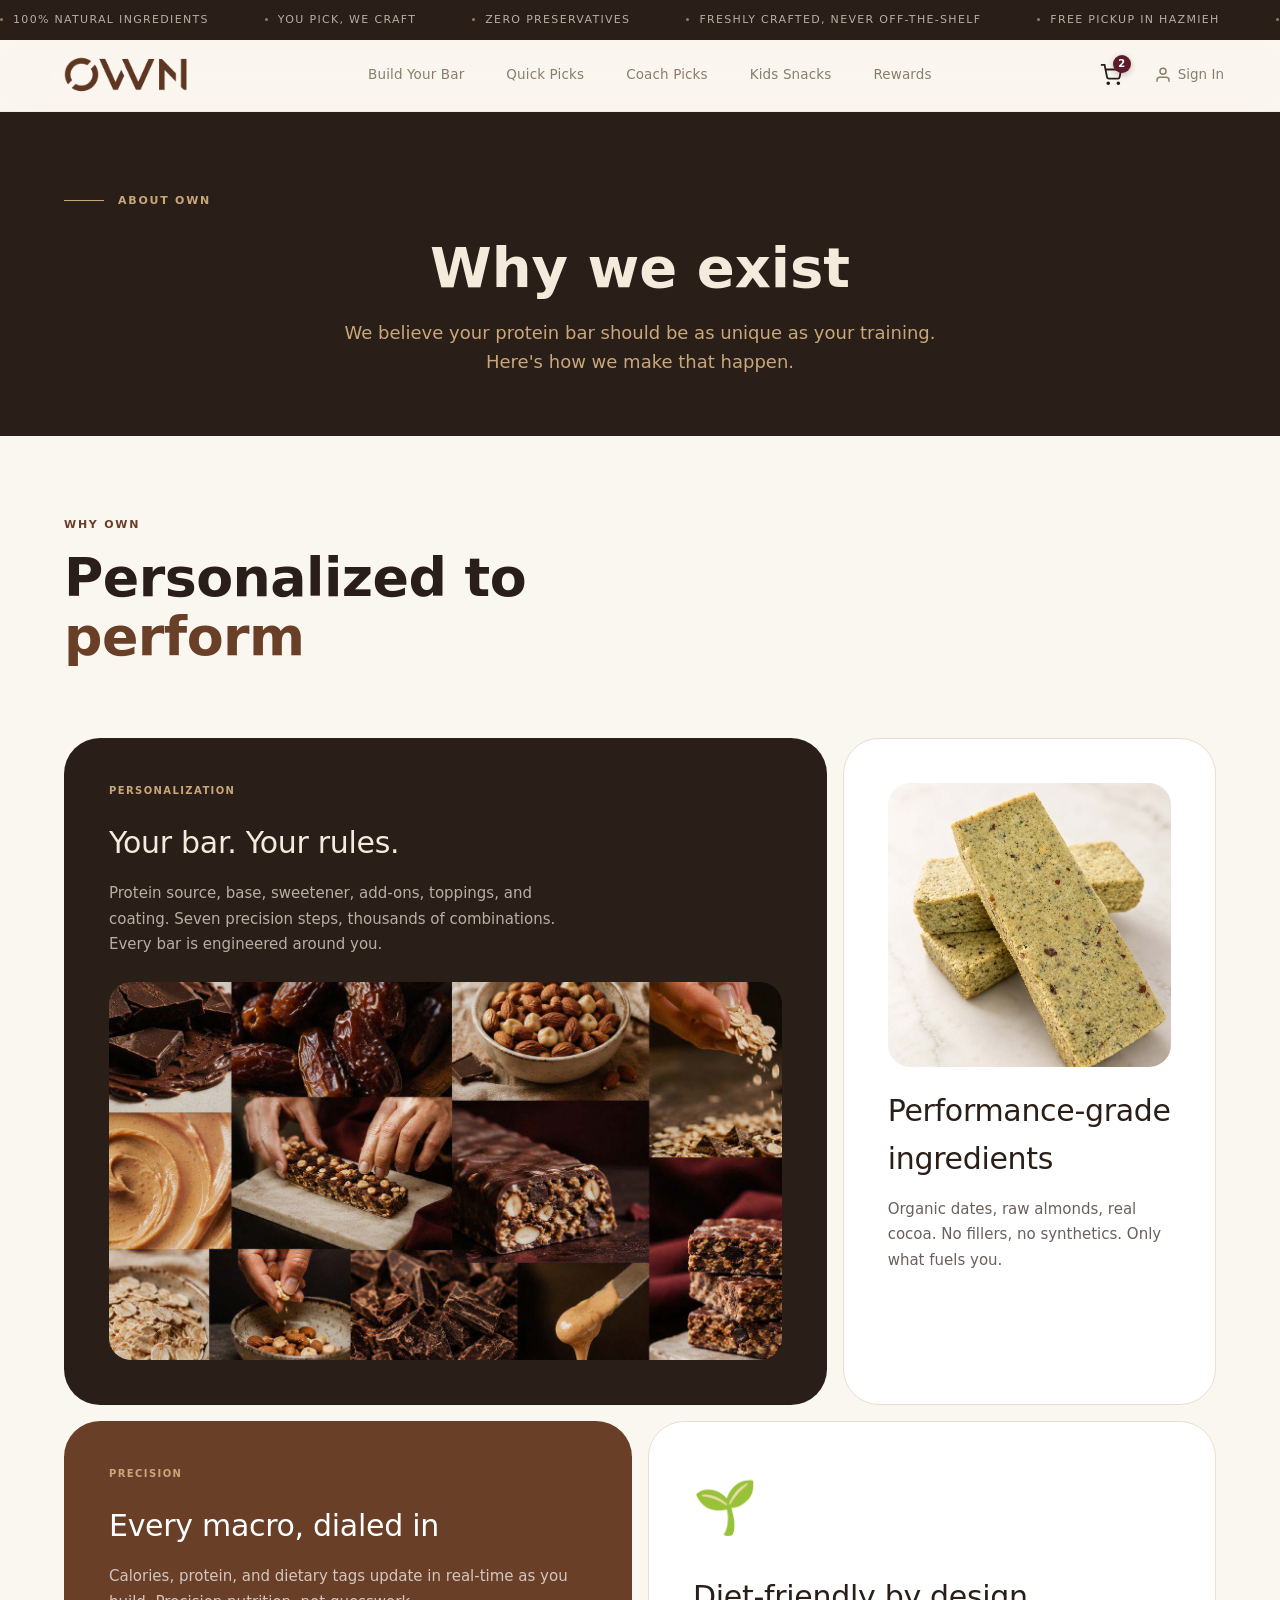
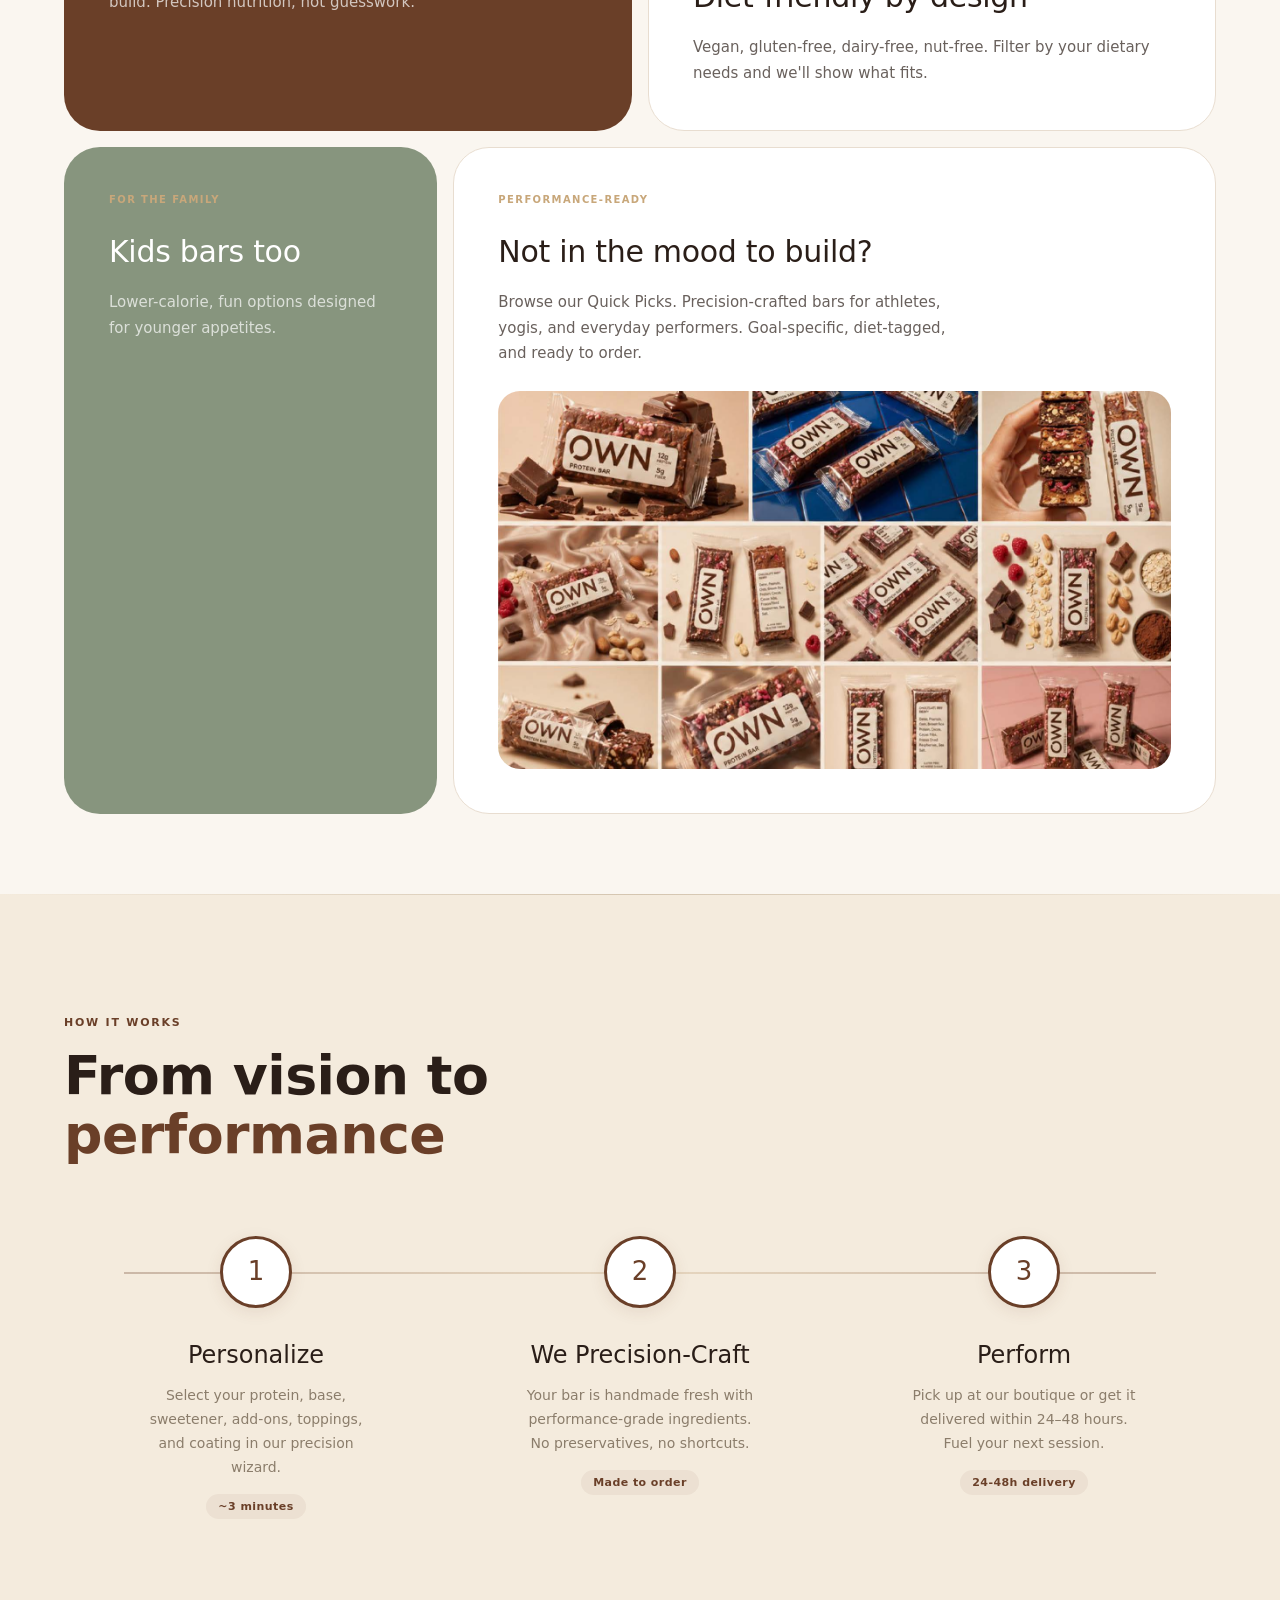
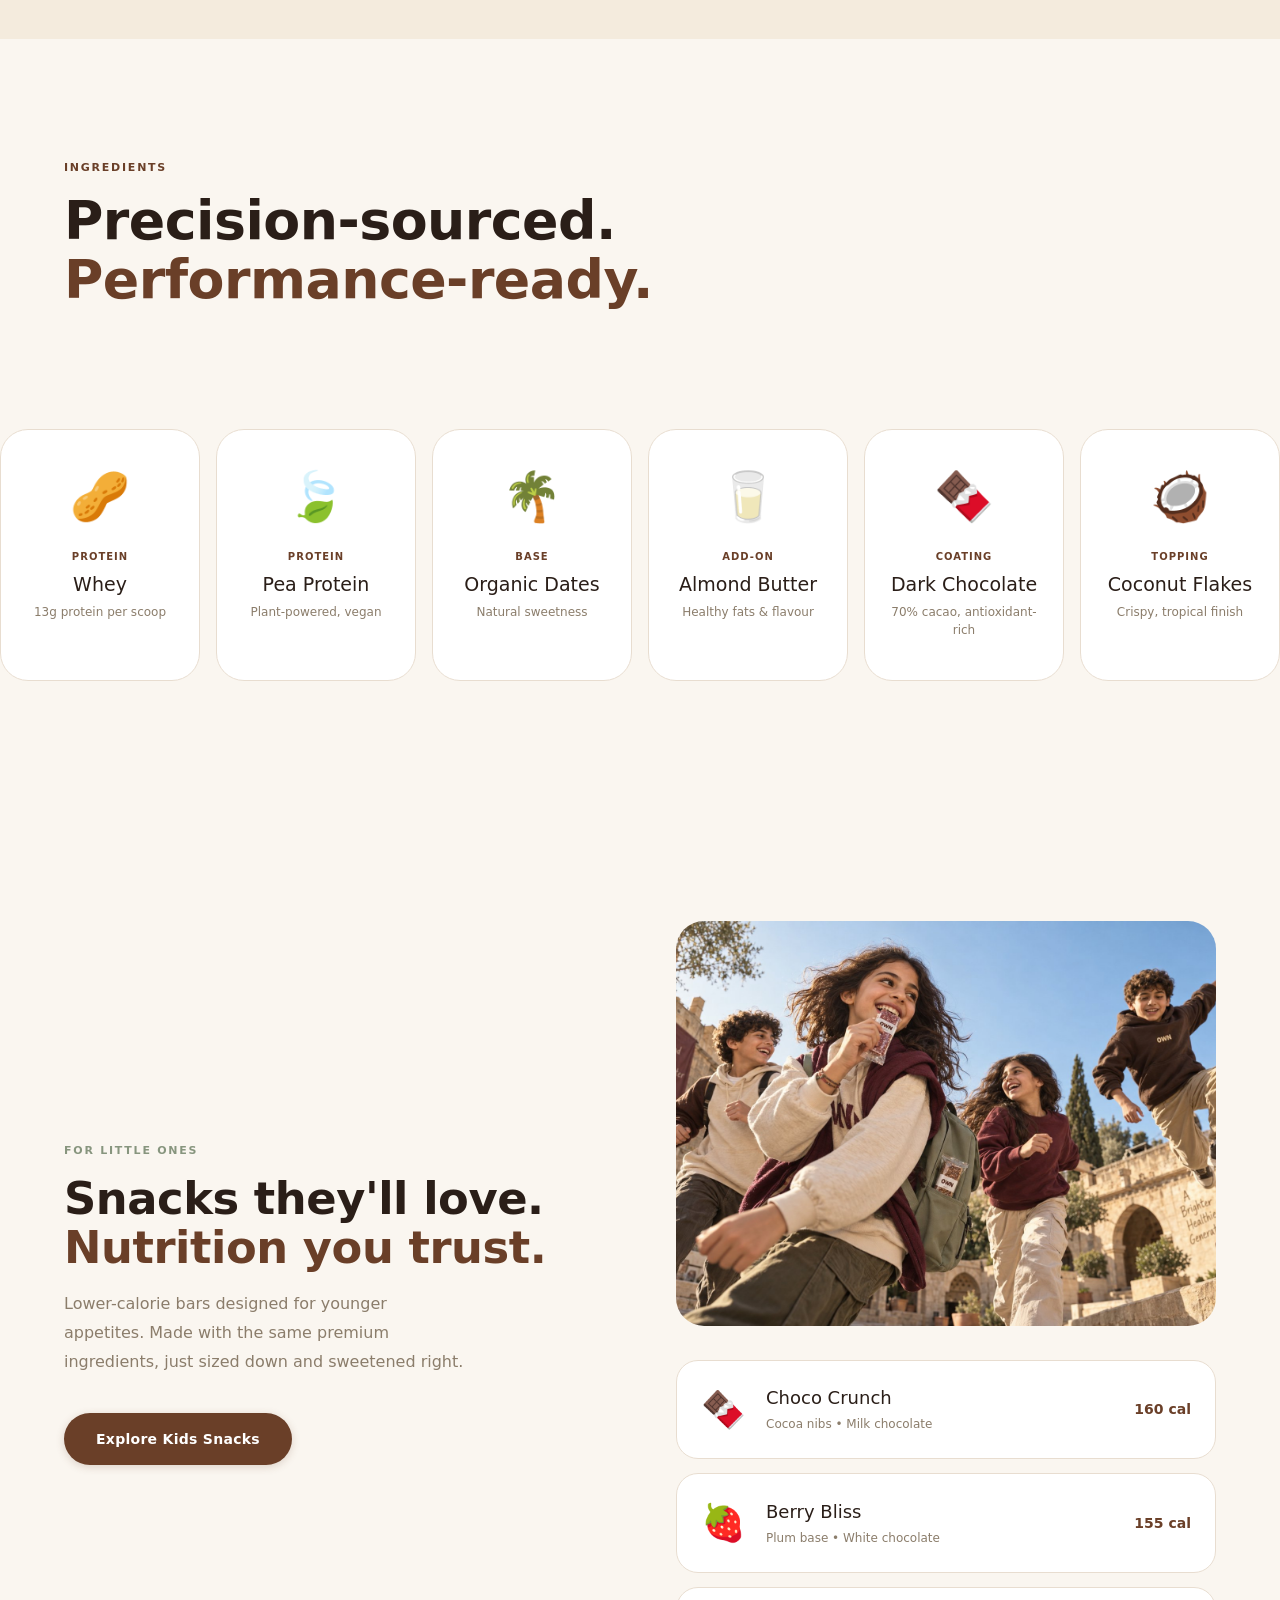
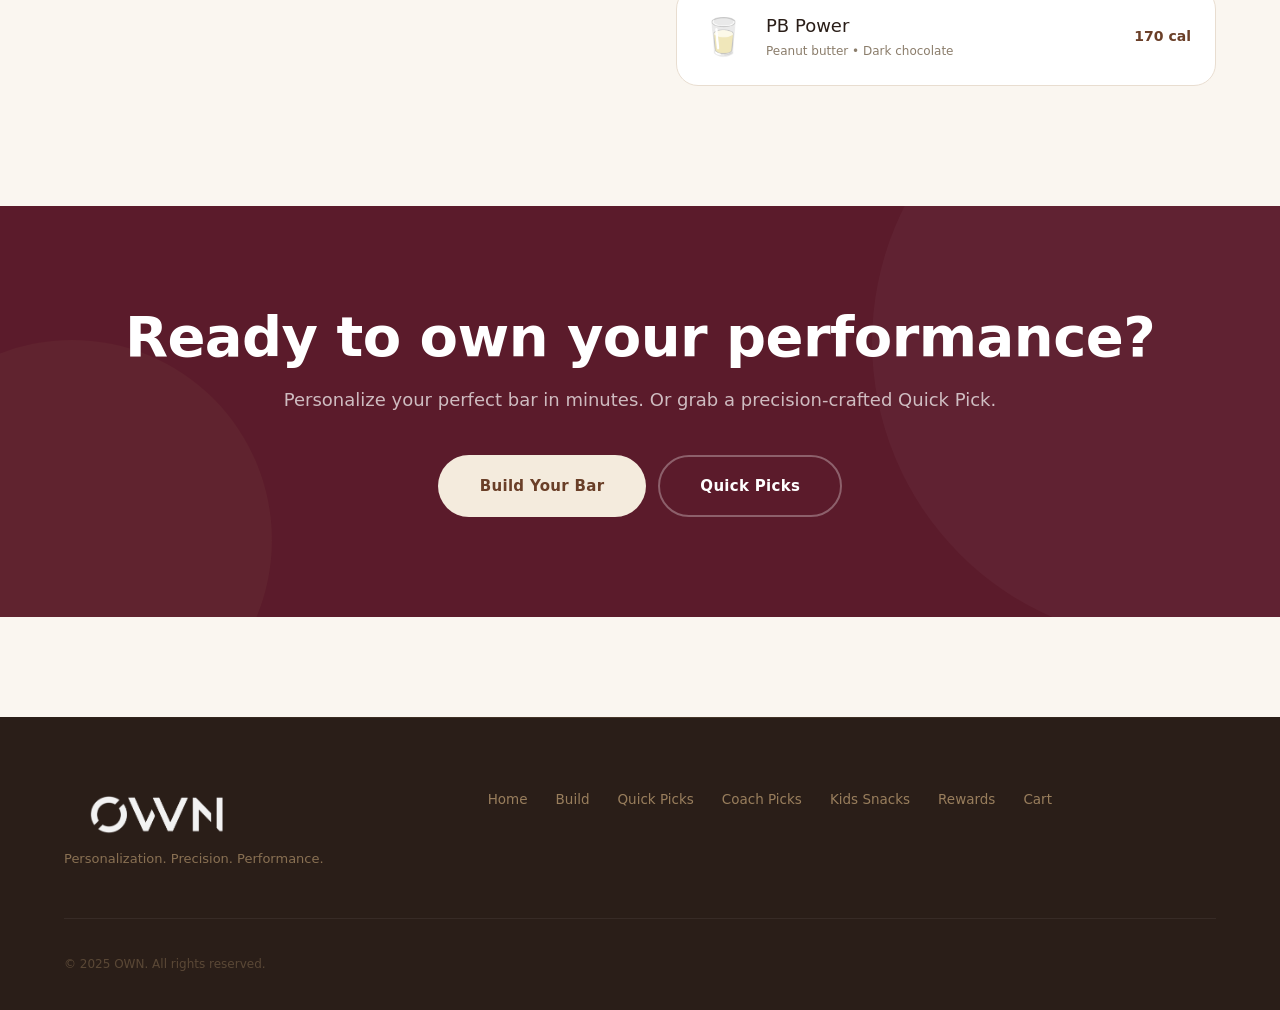
==== commit dca7d03c: "Add product images, SVG icons, and hero images to all pages Add individual package shot images for a" ====
--- a/about.html
+++ b/about.html
@@ -4,7 +4,7 @@
   <meta charset="UTF-8">
   <meta name="viewport" content="width=device-width, initial-scale=1.0">
   <title>About — OWN</title>
-  <link rel="stylesheet" href="css/style.css?v=8">
+  <link rel="stylesheet" href="css/style.css?v=10">
 </head>
 <body>
 
--- a/css/style.css
+++ b/css/style.css
@@ -344,7 +344,8 @@
 .opt-card__img { width: 100%; aspect-ratio: 4/3; border-radius: var(--radius-sm); overflow: hidden; margin-bottom: 10px; background: var(--cream-base); }
 .opt-card__img img { width: 100%; height: 100%; object-fit: cover; }
 .opt-card__emoji { font-size: 28px; margin-bottom: 8px; display: block; }
-.opt-card__icon { width: 28px; height: 28px; margin-bottom: 8px; display: block; color: var(--own-brown); }
+.opt-card__icon { width: 48px; height: 48px; margin-bottom: 8px; display: block; object-fit: contain; }
+.options-grid--large .opt-card__icon { width: 56px; height: 56px; margin-bottom: 10px; }
 .opt-card__name { font-family: var(--font-display); font-size: 16px; margin-bottom: 4px; letter-spacing: -0.005em; font-weight: 600; }
 .opt-card__highlight { font-size: 13px; font-weight: 600; color: var(--own-brown); margin-bottom: 2px; }
 .opt-card__sub { font-size: 11px; color: var(--text-muted); margin-bottom: 6px; }
@@ -390,7 +391,9 @@
 .qp-hero__title { font-size: 44px; margin-bottom: 14px; letter-spacing: -0.01em; position: relative; z-index: 2; }
 .qp-hero__title em { font-style: normal; color: var(--oat-gold); }
 .qp-hero__desc { font-size: 15px; color: var(--oat-gold); opacity: 0.75; margin-bottom: 28px; line-height: 1.7; }
-.qp-hero__sliders { display: flex; flex-direction: column; gap: 24px; position: relative; z-index: 2; }
+.qp-hero__img { position: relative; z-index: 2; border-radius: var(--radius-xl); overflow: hidden; aspect-ratio: 4/3; }
+.qp-hero__img img { width: 100%; height: 100%; object-fit: cover; }
+.qp-hero__sliders { display: flex; flex-direction: column; gap: 24px; position: relative; z-index: 2; grid-column: 1 / -1; }
 .qp-slider__header { display: flex; justify-content: space-between; font-size: 12px; margin-bottom: 10px; color: var(--oat-gold); letter-spacing: 0.02em; }
 .qp-slider input[type="range"] { width: 100%; -webkit-appearance: none; height: 5px; background: rgba(255,255,255,0.12); border-radius: var(--radius-full); outline: none; transition: background 200ms; }
 .qp-slider input[type="range"]:hover { background: rgba(255,255,255,0.2); }
@@ -432,12 +435,15 @@
 /* ========================================
    KIDS SNACKS
    ======================================== */
-.kids-banner { background: linear-gradient(135deg, var(--natural-sage) 0%, var(--own-brown) 55%, var(--dark-chocolate) 100%); border-radius: var(--radius-2xl); padding: 72px; margin: 32px 0; color: var(--white); position: relative; overflow: hidden; }
+.kids-banner { background: linear-gradient(135deg, var(--natural-sage) 0%, var(--own-brown) 55%, var(--dark-chocolate) 100%); border-radius: var(--radius-2xl); padding: 72px; margin: 32px 0; color: var(--white); position: relative; overflow: hidden; display: grid; grid-template-columns: 1fr 1fr; gap: 48px; align-items: center; }
 .kids-banner::after { content: ''; position: absolute; top: -40%; right: -15%; width: 500px; height: 500px; border-radius: 50%; background: rgba(255,255,255,0.04); }
+.kids-banner__content { position: relative; z-index: 2; }
 .kids-banner__eyebrow { font-size: 11px; font-weight: 600; letter-spacing: 0.16em; text-transform: uppercase; color: rgba(255,255,255,0.6); margin-bottom: 16px; }
 .kids-banner__title { font-size: clamp(38px, 4.5vw, 56px); margin-bottom: 18px; position: relative; z-index: 2; letter-spacing: -0.01em; }
 .kids-banner__desc { font-size: 16px; max-width: 480px; opacity: 0.8; line-height: 1.8; position: relative; z-index: 2; }
 .kids-banner__title em { font-style: normal; color: var(--oat-gold); }
+.kids-banner__img { position: relative; z-index: 2; border-radius: var(--radius-xl); overflow: hidden; aspect-ratio: 4/3; }
+.kids-banner__img img { width: 100%; height: 100%; object-fit: cover; }
 .kids-banner--playful { background: linear-gradient(135deg, #C8A77A 0%, var(--own-brown) 40%, var(--dark-chocolate) 100%); }
 .kids-banner__badges { display: flex; gap: 10px; flex-wrap: wrap; margin-top: 24px; position: relative; z-index: 2; }
 .kids-badge { padding: 8px 18px; border-radius: var(--radius-full); font-size: 12px; font-weight: 600; background: rgba(255,255,255,0.15); color: var(--white); backdrop-filter: blur(8px); letter-spacing: 0.02em; }
@@ -456,12 +462,15 @@
 /* ========================================
    COACH PICKS
    ======================================== */
-.coach-banner { background: linear-gradient(135deg, var(--protein-burgundy) 0%, var(--dark-chocolate) 60%, #1a120e 100%); border-radius: var(--radius-2xl); padding: 72px; margin: 32px 0; color: var(--white); position: relative; overflow: hidden; }
+.coach-banner { background: linear-gradient(135deg, var(--protein-burgundy) 0%, var(--dark-chocolate) 60%, #1a120e 100%); border-radius: var(--radius-2xl); padding: 72px; margin: 32px 0; color: var(--white); position: relative; overflow: hidden; display: grid; grid-template-columns: 1fr 1fr; gap: 48px; align-items: center; }
 .coach-banner::after { content: ''; position: absolute; top: -40%; right: -15%; width: 500px; height: 500px; border-radius: 50%; background: rgba(200,167,122,0.05); }
+.coach-banner__content { position: relative; z-index: 2; }
 .coach-banner__eyebrow { font-size: 11px; font-weight: 600; letter-spacing: 0.16em; text-transform: uppercase; color: var(--oat-gold); margin-bottom: 16px; }
 .coach-banner__title { font-size: clamp(38px, 4.5vw, 56px); margin-bottom: 18px; position: relative; z-index: 2; letter-spacing: -0.01em; }
 .coach-banner__title em { font-style: normal; color: var(--oat-gold); }
 .coach-banner__desc { font-size: 16px; max-width: 480px; opacity: 0.8; line-height: 1.8; position: relative; z-index: 2; }
+.coach-banner__img { position: relative; z-index: 2; border-radius: var(--radius-xl); overflow: hidden; aspect-ratio: 4/3; }
+.coach-banner__img img { width: 100%; height: 100%; object-fit: cover; }
 .coach-profiles { display: flex; gap: 8px; margin-bottom: 28px; flex-wrap: wrap; }
 .coach-profile { padding: 10px 22px; border-radius: var(--radius-full); font-size: 13px; font-weight: 600; border: 1.5px solid var(--border-mid); background: var(--white); cursor: pointer; transition: all 200ms; }
 .coach-profile:hover { border-color: var(--protein-burgundy); color: var(--protein-burgundy); }
@@ -576,6 +585,12 @@
   .summary { position: static; }
   .wizard-steps { overflow-x: auto; justify-content: flex-start; padding: 20px 16px; -webkit-overflow-scrolling: touch; }
   .qp-hero { grid-template-columns: 1fr; }
+  .qp-hero__sliders { grid-column: auto; }
+  .qp-hero__img { aspect-ratio: 16/9; }
+  .coach-banner { grid-template-columns: 1fr; }
+  .coach-banner__img { aspect-ratio: 16/9; }
+  .kids-banner { grid-template-columns: 1fr; }
+  .kids-banner__img { aspect-ratio: 16/9; }
   .rewards-layout { grid-template-columns: 1fr; }
   .cart-layout { grid-template-columns: 1fr; }
   .footer__inner { grid-template-columns: 1fr; text-align: center; gap: 24px; }
@@ -595,7 +610,8 @@
   .timeline__desc { margin: 0; }
   .product-grid { grid-template-columns: 1fr 1fr; }
   .kids-preview__layout { grid-template-columns: 1fr; gap: 40px; }
-  .kids-banner { padding: 48px 28px; }
+  .kids-banner { padding: 48px 28px; grid-template-columns: 1fr; }
+  .coach-banner { padding: 48px 28px; }
   .nav__links { display: none; }
   .nav__toggle { display: flex; }
   .wizard-step__label { display: none; }
